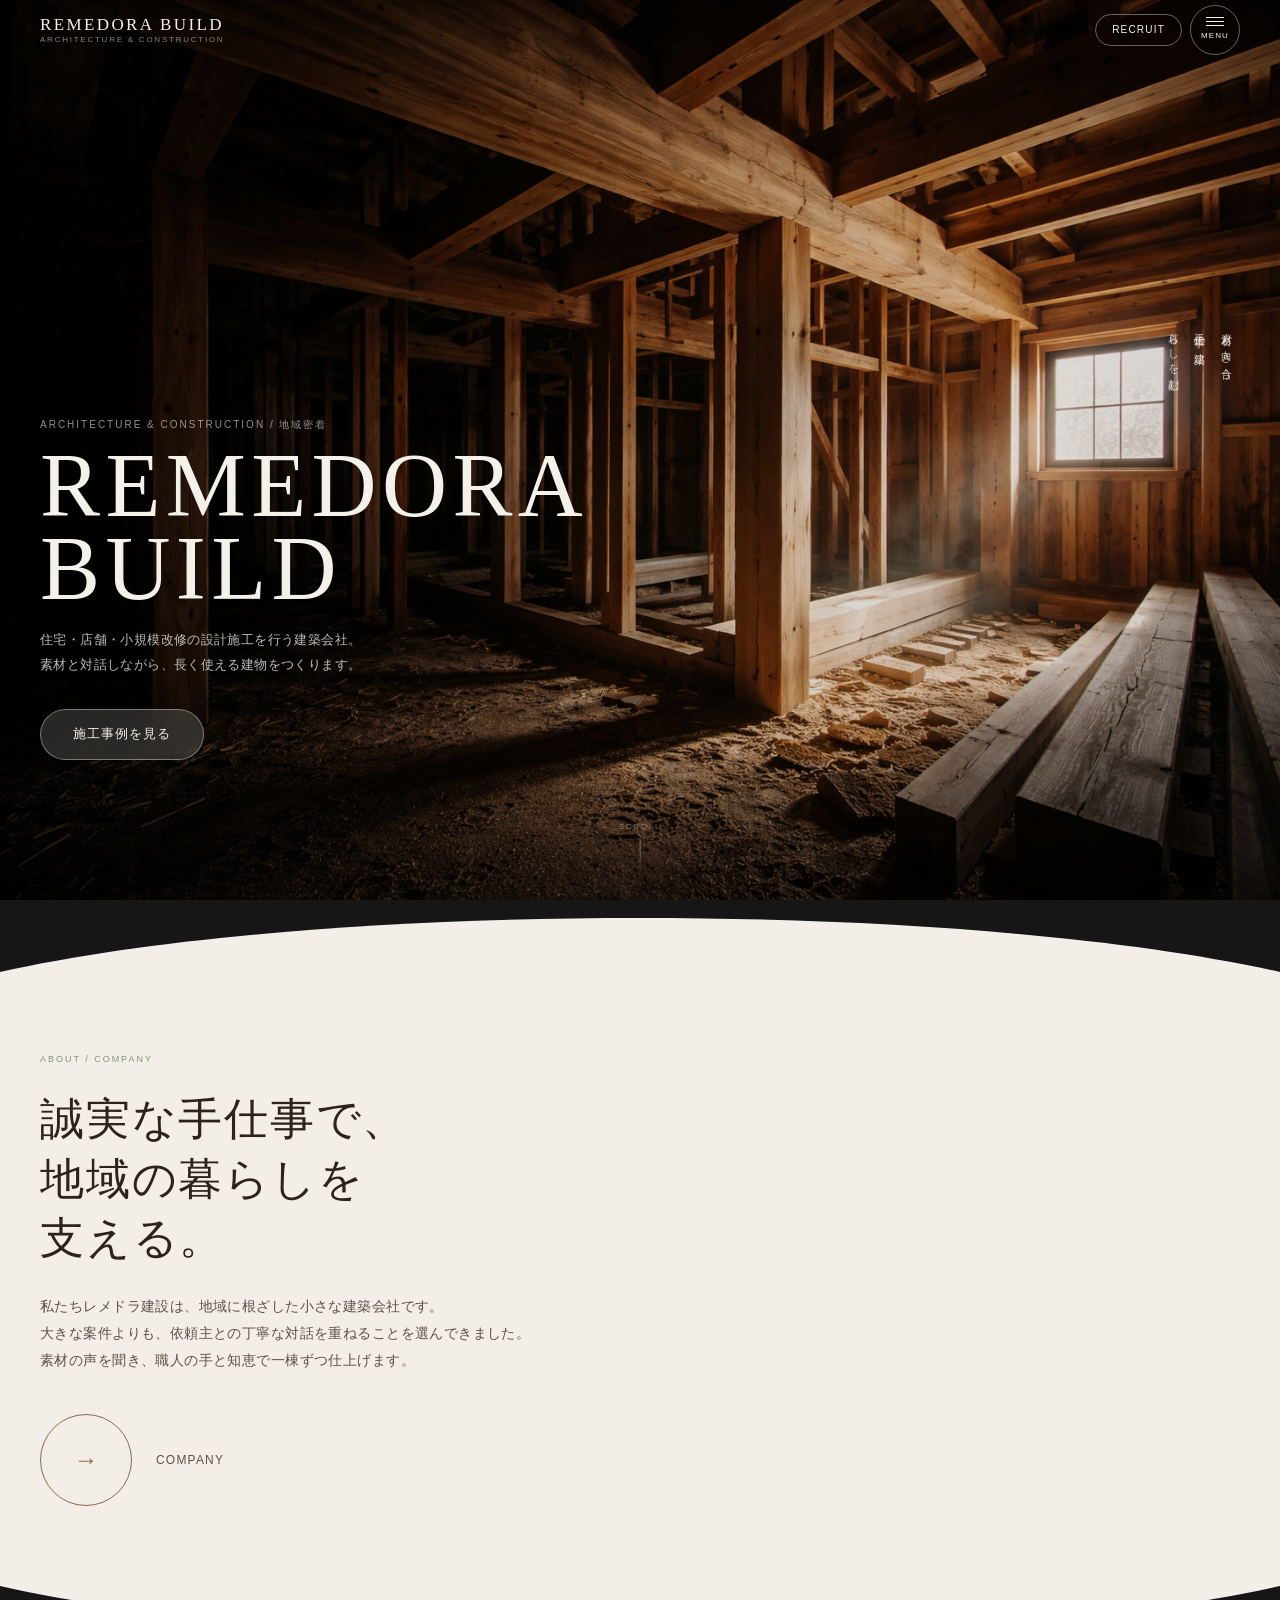
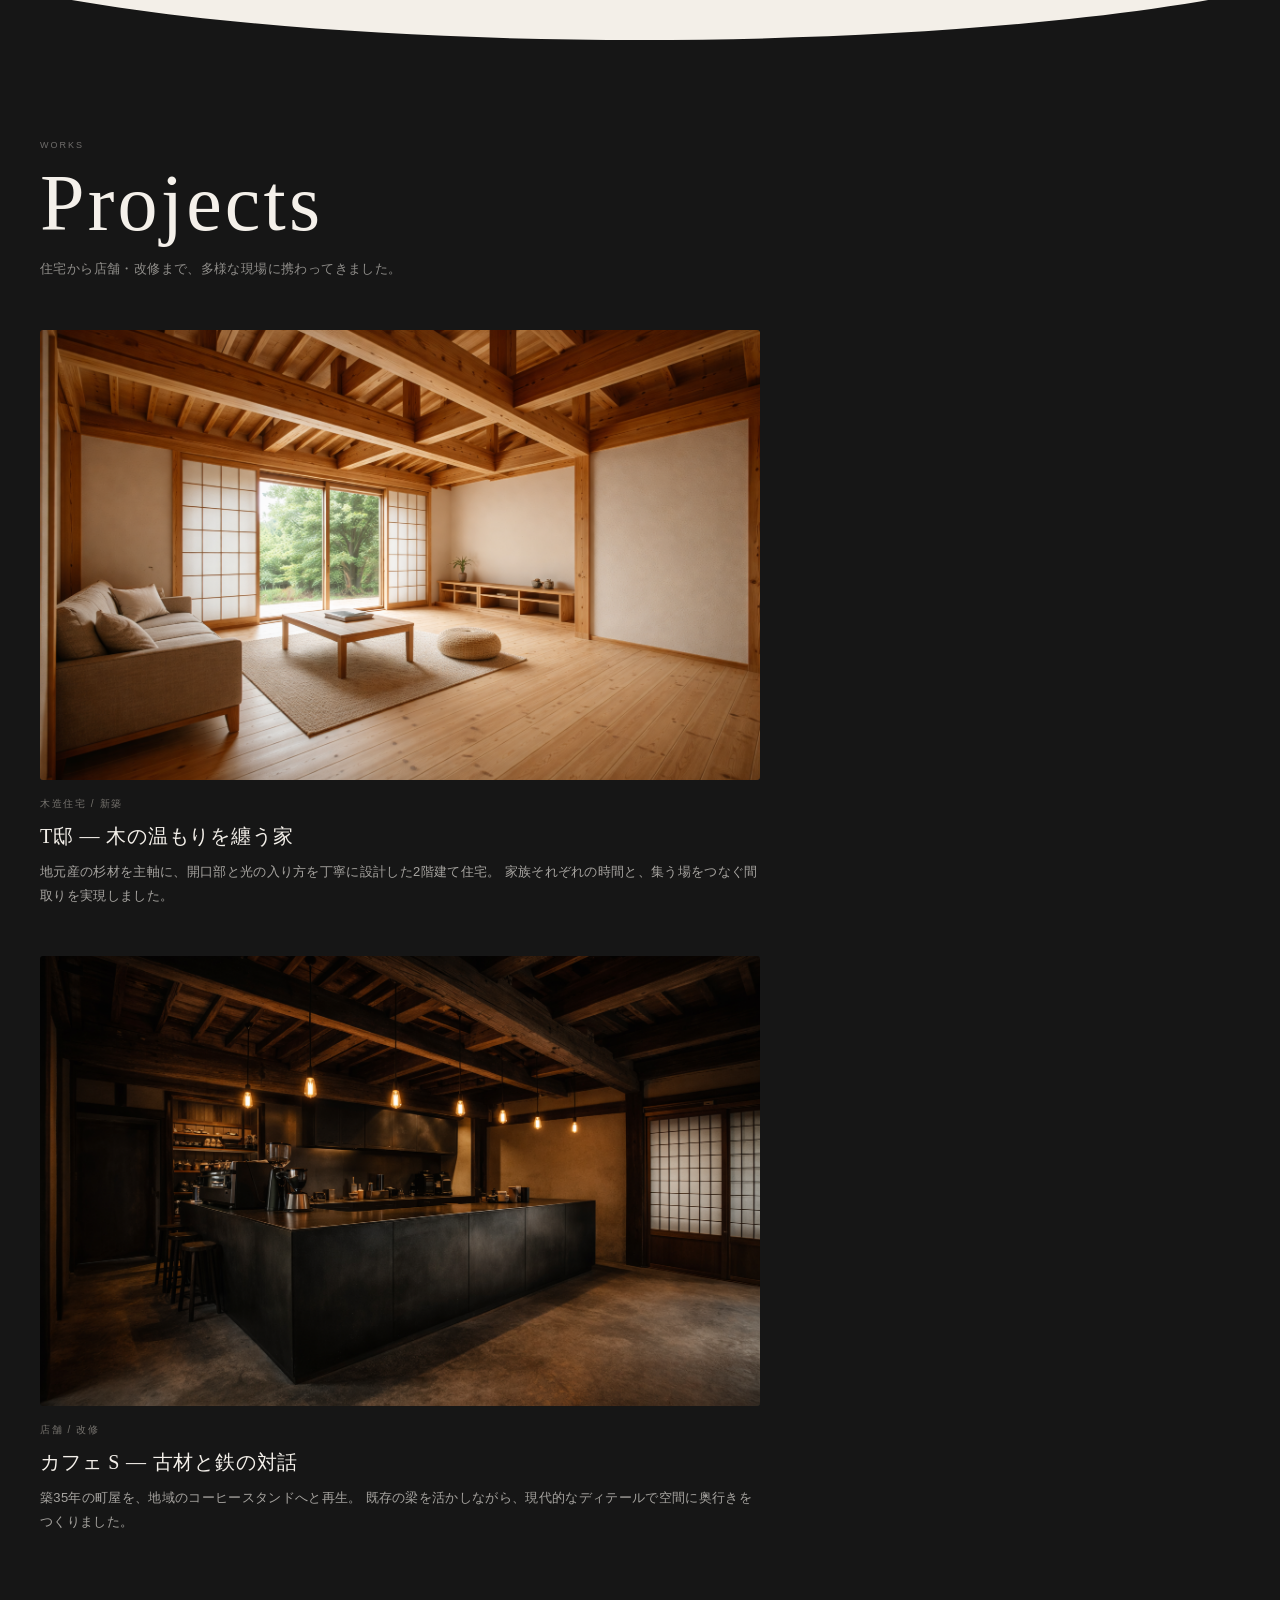
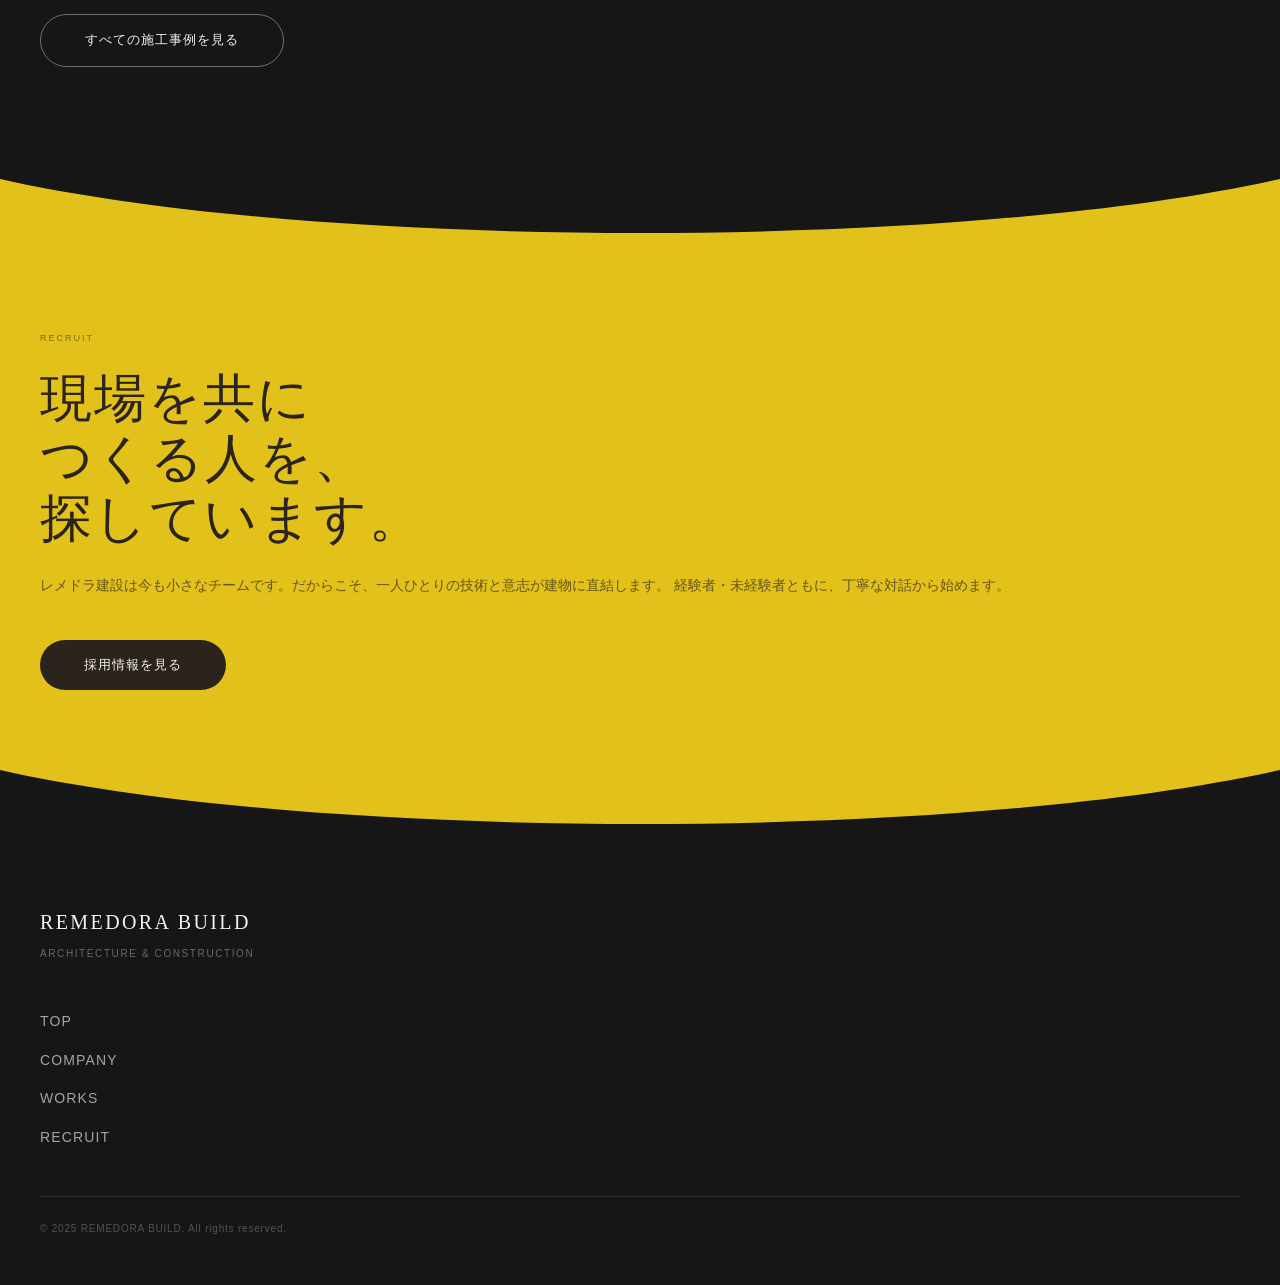
==== index.html @ 1f09dd3c "Add files via upload" ====
<!DOCTYPE html>
<html lang="ja">
<head>
  <meta charset="UTF-8">
  <meta name="viewport" content="width=device-width, initial-scale=1.0">
  <title>REMEDORA BUILD — 建築設計施工</title>
  <meta name="description" content="住宅・店舗・小規模改修の設計施工を行う建築会社。素材と向き合う手仕事で、長く使える建物をつくります。">
  <link rel="stylesheet" href="assets/css/style.css">
</head>
<body>

  <!-- ========================================================
       SITE HEADER (transparent on Hero)
       ======================================================== -->
  <header class="site-header site-header--transparent" role="banner">
    <div class="site-header__inner">
      <a href="index.html" class="site-header__logo" aria-label="REMEDORA BUILD トップ">
        REMEDORA BUILD
        <small>ARCHITECTURE &amp; CONSTRUCTION</small>
      </a>
      <div class="site-header__actions">
        <a href="recruit.html" class="header-recruit-pill" aria-label="採用情報">RECRUIT</a>
        <button class="menu-circle" aria-label="メニューを開く" aria-expanded="false" aria-controls="navOverlay">
          <span class="menu-circle__bars" aria-hidden="true">
            <span class="menu-circle__bar"></span>
            <span class="menu-circle__bar"></span>
            <span class="menu-circle__bar"></span>
          </span>
          <span class="menu-circle__label">MENU</span>
        </button>
      </div>
    </div>
  </header>

  <!-- ========================================================
       NAV OVERLAY
       ======================================================== -->
  <div class="nav-overlay" id="navOverlay" role="dialog" aria-modal="true" aria-label="ナビゲーション">
    <button class="nav-overlay__close" aria-label="メニューを閉じる">&times;</button>
    <div class="nav-overlay__inner">
      <p class="nav-overlay__label">Navigation</p>
      <nav class="nav-overlay__list" aria-label="メインナビゲーション">
        <a href="index.html"   data-page="index.html">TOP</a>
        <a href="company.html" data-page="company.html">COMPANY</a>
        <a href="works.html"   data-page="works.html">WORKS</a>
        <a href="recruit.html" data-page="recruit.html">RECRUIT</a>
      </nav>
    </div>
  </div>

  <main>

    <!-- ======================================================
         HERO
         ====================================================== -->
    <section class="hero" aria-label="ヒーローセクション">

      <!-- Background photo (placeholder) -->
      <div class="hero__bg" aria-hidden="true">
        <img class="hero__bg-img" src="assets/images/hero.jpg" alt="建築現場のイメージ写真">
        <div class="hero__overlay"></div>
      </div>

      <!-- Right side vertical copy -->
      <div class="hero__vcopy" aria-hidden="true">
        <span class="hero__vc-line">素材と向き合う</span>
        <span class="hero__vc-line">手仕事の建築</span>
        <span class="hero__vc-line">暮らしを刻む</span>
      </div>

      <!-- Left-bottom main content -->
      <div class="hero__content">
        <p class="hero__eyebrow">Architecture &amp; Construction / 地域密着</p>
        <h1 class="hero__title">REMEDORA<br>BUILD</h1>
        <p class="hero__lead">住宅・店舗・小規模改修の設計施工を行う建築会社。<br>素材と対話しながら、長く使える建物をつくります。</p>
        <a href="works.html" class="hero__cta pill">施工事例を見る</a>
      </div>

      <!-- Scroll indicator -->
      <div class="hero__scroll" aria-hidden="true">
        <span class="hero__scroll-label">SCROLL</span>
        <span class="hero__scroll-line"></span>
      </div>

    </section>

    <!-- ======================================================
         CURVE: dark → cream
         ====================================================== -->
    <div class="curve-divider" aria-hidden="true">
      <svg viewBox="0 0 390 72" xmlns="http://www.w3.org/2000/svg" preserveAspectRatio="none" height="72">
        <rect x="0" y="0" width="390" height="72" fill="#161616"/>
        <path d="M0,72 C97.5,0 292.5,0 390,72 L390,72 L0,72 Z" fill="#F3EFE8"/>
      </svg>
    </div>

    <!-- ======================================================
         INTRO TEASER — Company
         ====================================================== -->
    <section class="intro-teaser" aria-label="会社紹介">
      <p class="intro-teaser__eyebrow">About / Company</p>
      <h2 class="intro-teaser__title">
        誠実な手仕事で、<br>
        地域の暮らしを<br>
        支える。
      </h2>
      <p class="intro-teaser__text">
        私たちレメドラ建設は、地域に根ざした小さな建築会社です。<br>
        大きな案件よりも、依頼主との丁寧な対話を重ねることを選んできました。<br>
        素材の声を聞き、職人の手と知恵で一棟ずつ仕上げます。
      </p>
      <div class="intro-teaser__row">
        <a href="company.html" class="circle-cta" aria-label="会社情報を見る">→</a>
        <span style="font-size:12px; letter-spacing:.1em; color:var(--c-sand);">COMPANY</span>
      </div>
    </section>

    <!-- ======================================================
         CURVE: cream → dark
         ====================================================== -->
    <div class="curve-divider" aria-hidden="true">
      <svg viewBox="0 0 390 72" xmlns="http://www.w3.org/2000/svg" preserveAspectRatio="none" height="72">
        <rect x="0" y="0" width="390" height="72" fill="#F3EFE8"/>
        <path d="M0,0 C97.5,72 292.5,72 390,0 L390,72 L0,72 Z" fill="#161616"/>
      </svg>
    </div>

    <!-- ======================================================
         WORKS PREVIEW — dark
         ====================================================== -->
    <section class="works-preview" aria-label="施工実績プレビュー">
      <div class="section-hd">
        <p class="section-hd__eyebrow">Works</p>
        <h2 class="section-hd__title">Projects</h2>
        <p class="section-hd__lead" style="color:rgba(244,240,234,.55);">
          住宅から店舗・改修まで、多様な現場に携わってきました。
        </p>
      </div>

      <!-- Card 1 -->
      <article class="project-card">
        <figure class="project-card__fig">
  <img src="assets/images/works-01.jpg" alt="T邸 木造住宅 施工写真">
</figure>
        <p class="project-card__meta">木造住宅 / 新築</p>
        <h3 class="project-card__title">T邸 — 木の温もりを纏う家</h3>
        <p class="project-card__text">
          地元産の杉材を主軸に、開口部と光の入り方を丁寧に設計した2階建て住宅。
          家族それぞれの時間と、集う場をつなぐ間取りを実現しました。
        </p>
      </article>

      <!-- Card 2 -->
      <article class="project-card">
        <figure class="project-card__fig">
          <img src="assets/images/works-02.jpg" alt="カフェ改修 施工写真">
        </figure>
        <p class="project-card__meta">店舗 / 改修</p>
        <h3 class="project-card__title">カフェ S — 古材と鉄の対話</h3>
        <p class="project-card__text">
          築35年の町屋を、地域のコーヒースタンドへと再生。
          既存の梁を活かしながら、現代的なディテールで空間に奥行きをつくりました。
        </p>
      </article>

      <div class="works-preview__cta">
        <a href="works.html" class="pill pill--light">すべての施工事例を見る</a>
      </div>
    </section>

    <!-- ======================================================
         CURVE: dark → mustard
         ====================================================== -->
    <div class="curve-divider" aria-hidden="true">
      <svg viewBox="0 0 390 72" xmlns="http://www.w3.org/2000/svg" preserveAspectRatio="none" height="72">
        <rect x="0" y="0" width="390" height="72" fill="#161616"/>
        <path d="M0,0 C97.5,72 292.5,72 390,0 L390,72 L0,72 Z" fill="#E3C11B"/>
      </svg>
    </div>

    <!-- ======================================================
         RECRUIT TEASER — mustard
         ====================================================== -->
    <section class="recruit-teaser" aria-label="採用情報">
      <p class="recruit-teaser__eyebrow">Recruit</p>
      <h2 class="recruit-teaser__title">
        現場を共に<br>
        つくる人を、<br>
        探しています。
      </h2>
      <p class="recruit-teaser__text">
        レメドラ建設は今も小さなチームです。だからこそ、一人ひとりの技術と意志が建物に直結します。
        経験者・未経験者ともに、丁寧な対話から始めます。
      </p>
      <a href="recruit.html" class="pill pill--mustard-dark">採用情報を見る</a>
    </section>

    <!-- ======================================================
         CURVE: mustard → dark (footer)
         ====================================================== -->
    <div class="curve-divider" aria-hidden="true">
      <svg viewBox="0 0 390 72" xmlns="http://www.w3.org/2000/svg" preserveAspectRatio="none" height="72">
        <rect x="0" y="0" width="390" height="72" fill="#E3C11B"/>
        <path d="M0,0 C97.5,72 292.5,72 390,0 L390,72 L0,72 Z" fill="#161616"/>
      </svg>
    </div>

  </main>

  <!-- ========================================================
       FOOTER
       ======================================================== -->
  <footer class="site-footer" role="contentinfo">
    <p class="site-footer__logo">REMEDORA BUILD</p>
    <p class="site-footer__tagline">ARCHITECTURE &amp; CONSTRUCTION</p>
    <nav class="site-footer__nav" aria-label="フッターナビゲーション">
      <a href="index.html">TOP</a>
      <a href="company.html">COMPANY</a>
      <a href="works.html">WORKS</a>
      <a href="recruit.html">RECRUIT</a>
    </nav>
    <div class="site-footer__rule" aria-hidden="true"></div>
    <p class="site-footer__copy">&copy; 2025 REMEDORA BUILD. All rights reserved.</p>
  </footer>

  <script src="assets/js/main.js"></script>
</body>
</html>
---- assets/css/style.css ----
/* ============================================================
   REMEDORA BUILD — Architecture Demo Site
   assets/css/style.css  |  SP-first, no build tools
   ============================================================ */

/* ---- CSS Variables ----------------------------------------- */
:root {
  --c-cream:   #F3EFE8;
  --c-beige:   #E9DFD1;
  --c-white:   #FAFAF8;
  --c-dark:    #161616;
  --c-char:    #1E1E1E;
  --c-mustard: #E3C11B;
  --c-green:   #7E9473;
  --c-brown:   #8A6B4D;
  --c-blue:    #4B78D6;
  --c-ink:     #2A241D;
  --c-sand:    #5A5248;
  --c-on-dark: #F4F0EA;
  --c-on-mid:  #E8E1D6;

  --font-serif: Georgia, 'Times New Roman', serif;
  --font-sans:  -apple-system, 'Helvetica Neue', Arial, sans-serif;

  --edge:     24px;
  --header-h: 60px;

  --sp-4:  4px;  --sp-8:  8px;  --sp-12: 12px; --sp-16: 16px;
  --sp-24: 24px; --sp-32: 32px; --sp-40: 40px; --sp-48: 48px;
  --sp-64: 64px; --sp-80: 80px; --sp-96: 96px;
}

/* ---- Reset -------------------------------------------------- */
*, *::before, *::after { box-sizing: border-box; margin: 0; padding: 0; }
html   { font-size: 16px; scroll-behavior: smooth; -webkit-text-size-adjust: 100%; overflow-x: hidden; }
body   { font-family: var(--font-sans); background: var(--c-cream); color: var(--c-ink);
         line-height: 1.6; overflow-x: hidden; }
img    { display: block; max-width: 100%; height: auto; }
a      { text-decoration: none; color: inherit; }
button { border: none; background: none; cursor: pointer; font: inherit; }
ul, ol { list-style: none; }

/* ---- Placeholder Image Blocks ------------------------------- */
/* These divs stand in for real photos until images are supplied  */
.ph {
  display: block;
  width: 100%;
  height: 100%;
}
.ph--hero {
  background: radial-gradient(ellipse at 68% 28%, rgba(90,78,64,.7) 0%, transparent 55%),
              linear-gradient(160deg, #3e3a34 0%, #1c1a17 60%, #2e2b25 100%);
}
.ph--company {
  background: radial-gradient(ellipse at 40% 50%, rgba(200,170,130,.6) 0%, transparent 60%),
              linear-gradient(135deg, #c8aa86 0%, #9c7a58 50%, #78583a 100%);
}
.ph--w1 { background: linear-gradient(148deg, #4a4540 0%, #28231f 100%); }
.ph--w2 { background: linear-gradient(148deg, #3a4240 0%, #1c2220 100%); }
.ph--w3 { background: linear-gradient(148deg, #443c32 0%, #221e18 100%); }
.ph--w4 { background: linear-gradient(148deg, #3c3846 0%, #1c1a22 100%); }
.ph--w5 { background: linear-gradient(148deg, #424038 0%, #201e18 100%); }

/* ============================================================
   SITE HEADER
   ============================================================ */
.site-header {
  position: fixed;
  top: 0; left: 0; right: 0;
  height: var(--header-h);
  z-index: 100;
  transition: background .35s ease, backdrop-filter .35s ease;
}
.site-header--solid { background: var(--c-dark); }
.site-header--scrolled {
  background: rgba(22,22,22,.92);
  backdrop-filter: blur(12px);
  -webkit-backdrop-filter: blur(12px);
}

.site-header__inner {
  display: flex;
  align-items: center;
  justify-content: space-between;
  height: 100%;
  padding: 0 var(--edge);
}

/* Logo */
.site-header__logo {
  font-family: var(--font-serif);
  font-size: 17px;
  font-weight: 300;
  letter-spacing: .14em;
  color: var(--c-on-dark);
  line-height: 1;
  display: flex;
  flex-direction: column;
  gap: 3px;
}
.site-header__logo small {
  font-size: 8px;
  letter-spacing: .22em;
  opacity: .55;
  font-family: var(--font-sans);
}

/* Header actions */
.site-header__actions { display: flex; align-items: center; gap: var(--sp-8); }

/* Pill — Recruit shortcut */
.header-recruit-pill {
  display: inline-flex;
  align-items: center;
  justify-content: center;
  padding: 7px 16px;
  border-radius: 999px;
  border: 1px solid rgba(244,240,234,.4);
  color: var(--c-on-dark);
  font-size: 10px;
  letter-spacing: .12em;
  transition: background .2s;
}
.header-recruit-pill:hover { background: rgba(255,255,255,.1); }

/* MENU circle button */
.menu-circle {
  width: 50px;
  height: 50px;
  border-radius: 50%;
  border: 1px solid rgba(244,240,234,.4);
  color: var(--c-on-dark);
  display: flex;
  flex-direction: column;
  align-items: center;
  justify-content: center;
  gap: 4px;
  transition: background .2s;
}
.menu-circle:hover { background: rgba(255,255,255,.1); }
.menu-circle__label { font-size: 8px; letter-spacing: .14em; }
.menu-circle__bars  { display: flex; flex-direction: column; gap: 3px; }
.menu-circle__bar   { display: block; width: 18px; height: 1px; background: var(--c-on-dark); }

/* ============================================================
   NAV OVERLAY
   ============================================================ */
.nav-overlay {
  position: fixed;
  inset: 0;
  background: var(--c-dark);
  z-index: 200;
  display: flex;
  flex-direction: column;
  align-items: center;
  justify-content: center;
  opacity: 0;
  pointer-events: none;
  transition: opacity .4s ease;
}
.nav-overlay.is-open { opacity: 1; pointer-events: all; }

.nav-overlay__close {
  position: absolute;
  top: 18px; right: var(--edge);
  width: 50px; height: 50px;
  border-radius: 50%;
  border: 1px solid rgba(244,240,234,.35);
  color: var(--c-on-dark);
  font-size: 20px;
  display: flex;
  align-items: center;
  justify-content: center;
  transition: background .2s;
}
.nav-overlay__close:hover { background: rgba(255,255,255,.08); }

.nav-overlay__inner {
  display: flex;
  flex-direction: column;
  align-items: center;
  gap: var(--sp-40);
}
.nav-overlay__label {
  font-size: 9px;
  letter-spacing: .22em;
  color: rgba(244,240,234,.35);
  text-transform: uppercase;
  margin-bottom: var(--sp-8);
}
.nav-overlay__list {
  display: flex;
  flex-direction: column;
  align-items: center;
  gap: var(--sp-32);
}
.nav-overlay__list a {
  font-family: var(--font-serif);
  font-size: 36px;
  font-weight: 300;
  letter-spacing: .1em;
  color: var(--c-on-dark);
  transition: opacity .2s;
}
.nav-overlay__list a:hover { opacity: .5; }
.nav-overlay__list a.is-current { opacity: .38; pointer-events: none; }

/* ============================================================
   HERO — TOP PAGE
   ============================================================ */
.hero {
  position: relative;
  height: 100svh;
  min-height: 600px;
  overflow: hidden;
}

/* Background */
.hero__bg {
  position: absolute;
  inset: 0;
  z-index: 1;
}
.hero__bg-img {
  width: 100%;
  height: 100%;
  object-fit: cover;
  object-position: 62% center;
}
.hero__overlay {
  position: absolute;
  inset: 0;
  background: linear-gradient(to bottom,
    rgba(0,0,0,.04) 0%,
    rgba(0,0,0,.18) 100%);
}

/* Vertical copy — right side */
.hero__vcopy {
  position: absolute;
  right: 32px;
  top: 36%;
  display: flex;
  flex-direction: row-reverse;
  gap: var(--sp-8);
  z-index: 6;
}
.hero__vc-line {
  writing-mode: vertical-rl;
  text-orientation: mixed;
  font-size: 11px;
  letter-spacing: .16em;
  color: rgba(244,240,234,.78);
  white-space: nowrap;
  line-height: 1.7;
}

/* Main content — left bottom */
.hero__content {
  position: absolute;
  left: var(--edge);
  bottom: clamp(80px, 20svh, 140px);
  width: clamp(280px, 88vw, 440px);
  z-index: 5;
}
.hero__eyebrow {
  font-size: 10px;
  letter-spacing: .2em;
  text-transform: uppercase;
  color: rgba(244,240,234,.6);
  margin-bottom: var(--sp-12);
}
.hero__title {
  font-family: var(--font-serif);
  font-size: clamp(50px, 14vw, 90px);
  font-weight: 300;
  line-height: .92;
  letter-spacing: .06em;
  color: var(--c-on-dark);
  margin-bottom: var(--sp-16);
}
.hero__lead {
  font-size: 13px;
  line-height: 1.95;
  letter-spacing: .03em;
  color: rgba(244,240,234,.78);
  margin-bottom: var(--sp-32);
  max-width: 72vw;
}
.hero__cta {
  display: inline-flex;
  align-items: center;
  justify-content: center;
  padding: 14px 32px;
  border-radius: 999px;
  background: rgba(243,239,232,.16);
  border: 1px solid rgba(244,240,234,.4);
  color: var(--c-on-dark);
  font-size: 13px;
  letter-spacing: .08em;
  backdrop-filter: blur(12px);
  -webkit-backdrop-filter: blur(12px);
  transition: background .2s;
}
.hero__cta:hover { background: rgba(243,239,232,.28); }

/* Scroll indicator */
.hero__scroll {
  position: absolute;
  bottom: 24px;
  left: 50%;
  transform: translateX(-50%);
  z-index: 5;
  display: flex;
  flex-direction: column;
  align-items: center;
  gap: 6px;
}
.hero__scroll-label { font-size: 8px; letter-spacing: .22em; color: rgba(244,240,234,.4); }
.hero__scroll-line  {
  width: 1px; height: 36px;
  background: linear-gradient(to bottom, rgba(244,240,234,.4), transparent);
  animation: scrollPulse 2s ease-in-out infinite;
}
@keyframes scrollPulse {
  0%,100% { opacity: .4; } 50% { opacity: 1; }
}

/* ============================================================
   CURVE DIVIDER
   ============================================================ */
.curve-divider { line-height: 0; overflow: hidden; }
.curve-divider svg { display: block; width: 100%; }

/* ============================================================
   SECTION HEADING (shared)
   ============================================================ */
.section-hd {
  padding: var(--sp-80) var(--edge) var(--sp-48);
}
.section-hd__eyebrow {
  font-size: 9px;
  letter-spacing: .22em;
  text-transform: uppercase;
  margin-bottom: var(--sp-12);
}
.section-hd__title {
  font-family: var(--font-serif);
  font-size: clamp(48px, 13vw, 72px);
  font-weight: 300;
  line-height: .95;
  letter-spacing: .04em;
}
.section-hd__lead {
  font-size: 13px;
  line-height: 1.9;
  letter-spacing: .03em;
  margin-top: var(--sp-16);
  max-width: 80vw;
}

/* ============================================================
   PILL CTA  /  CIRCLE CTA
   ============================================================ */
.pill {
  display: inline-flex;
  align-items: center;
  justify-content: center;
  border-radius: 999px;
  transition: opacity .2s, background .2s;
}
.pill:hover { opacity: .72; }

.pill--dark {
  padding: 15px 44px;
  background: var(--c-ink);
  color: var(--c-on-dark);
  font-size: 13px;
  letter-spacing: .08em;
}
.pill--light {
  padding: 15px 44px;
  background: transparent;
  border: 1px solid rgba(244,240,234,.4);
  color: var(--c-on-dark);
  font-size: 13px;
  letter-spacing: .08em;
}
.pill--brown {
  padding: 15px 44px;
  background: var(--c-brown);
  color: var(--c-on-dark);
  font-size: 13px;
  letter-spacing: .08em;
}

.circle-cta {
  display: inline-flex;
  align-items: center;
  justify-content: center;
  width: 92px;
  height: 92px;
  border-radius: 50%;
  border: 1px solid var(--c-brown);
  color: var(--c-brown);
  font-size: 24px;
  transition: background .2s, color .2s;
}
.circle-cta:hover { background: var(--c-brown); color: var(--c-on-dark); }

/* ============================================================
   PROJECT CARD (Works)
   ============================================================ */
.project-card {
  margin: 0 var(--edge) var(--sp-48);
}
.project-card__fig {
  width: 100%;
  aspect-ratio: 16 / 10;
  overflow: hidden;
  border-radius: 3px;
  margin-bottom: var(--sp-16);
}
.project-card__fig .ph { width: 100%; height: 100%; }
.project-card__meta {
  font-size: 10px;
  letter-spacing: .16em;
  text-transform: uppercase;
  opacity: .45;
  margin-bottom: var(--sp-8);
}
.project-card__title {
  font-family: var(--font-serif);
  font-size: 20px;
  font-weight: 300;
  letter-spacing: .04em;
  margin-bottom: var(--sp-8);
}
.project-card__text {
  font-size: 13px;
  line-height: 1.85;
  letter-spacing: .025em;
  opacity: .65;
}

/* ============================================================
   TOP — INTRO TEASER (cream bg)
   ============================================================ */
.intro-teaser {
  background: var(--c-cream);
  padding: var(--sp-80) var(--edge);
}
.intro-teaser__eyebrow {
  font-size: 9px;
  letter-spacing: .22em;
  text-transform: uppercase;
  color: var(--c-green);
  margin-bottom: var(--sp-24);
}
.intro-teaser__title {
  font-family: var(--font-serif);
  font-size: clamp(30px, 8vw, 44px);
  font-weight: 300;
  line-height: 1.35;
  letter-spacing: .04em;
  color: var(--c-ink);
  margin-bottom: var(--sp-24);
}
.intro-teaser__text {
  font-size: 14px;
  line-height: 1.95;
  letter-spacing: .03em;
  color: var(--c-sand);
  margin-bottom: var(--sp-40);
  max-width: 82vw;
}
/* fix missing variable */
.intro-teaser__title + .intro-teaser__text { margin-top: var(--sp-24); }
.intro-teaser__row {
  display: flex;
  align-items: center;
  gap: var(--sp-24);
}

/* ============================================================
   TOP — WORKS PREVIEW (dark)
   ============================================================ */
.works-preview {
  background: var(--c-dark);
  padding-bottom: var(--sp-48);
}
.works-preview .section-hd__eyebrow { color: rgba(244,240,234,.4); }
.works-preview .section-hd__title   { color: var(--c-on-dark); }
.works-preview .project-card__meta  { color: var(--c-on-mid); }
.works-preview .project-card__title { color: var(--c-on-dark); }
.works-preview .project-card__text  { color: var(--c-on-dark); }
.works-preview__cta {
  padding: var(--sp-32) var(--edge) var(--sp-64);
  display: flex;
  justify-content: center;
}

/* ============================================================
   TOP — RECRUIT TEASER (mustard)
   ============================================================ */
.recruit-teaser {
  background: var(--c-mustard);
  padding: var(--sp-80) var(--edge);
}
.recruit-teaser__eyebrow {
  font-size: 9px;
  letter-spacing: .22em;
  text-transform: uppercase;
  color: rgba(42,36,29,.55);
  margin-bottom: var(--sp-24);
}
.recruit-teaser__title {
  font-family: var(--font-serif);
  font-size: clamp(34px, 9vw, 52px);
  font-weight: 300;
  line-height: 1.15;
  letter-spacing: .04em;
  color: var(--c-ink);
  margin-bottom: var(--sp-24);
}
.recruit-teaser__text {
  font-size: 14px;
  line-height: 1.95;
  color: rgba(42,36,29,.68);
  margin-bottom: var(--sp-40);
  max-width: 80vw;
}
.pill--mustard-dark {
  padding: 15px 44px;
  background: var(--c-ink);
  color: var(--c-on-dark);
  font-size: 13px;
  letter-spacing: .08em;
}

/* ============================================================
   COMPANY PAGE
   ============================================================ */
.company-page { background: var(--c-cream); padding-top: var(--header-h); }

/* Hero photo */
.company-photo {
  position: relative;
  width: 100%;
  aspect-ratio: 4 / 3;
  overflow: hidden;
}
.company-photo .ph { position: absolute; inset: 0; }
.company-photo__overlay {
  position: absolute; inset: 0;
  background: rgba(180,140,96,.1);
}

/* White panel — vertical heading + CTA */
.company-panel {
  background: var(--c-white);
  padding: var(--sp-64) var(--edge);
}
.company-panel__eyebrow {
  font-size: 9px;
  letter-spacing: .22em;
  text-transform: uppercase;
  color: var(--c-green);
  margin-bottom: var(--sp-32);
}
.company-panel__row {
  display: flex;
  align-items: flex-end;
  justify-content: center;
  gap: var(--sp-16);
}
.company-vert-title {
  writing-mode: vertical-rl;
  text-orientation: mixed;
  font-family: var(--font-serif);
  font-size: clamp(32px, 9vw, 52px);
  font-weight: 300;
  line-height: 1.55;
  letter-spacing: .08em;
  color: var(--c-ink);
}

/* Body */
.company-body {
  background: var(--c-cream);
  padding: var(--sp-64) var(--edge) var(--sp-80);
}
.company-body__title {
  font-family: var(--font-serif);
  font-size: clamp(24px, 6vw, 36px);
  font-weight: 300;
  line-height: 1.4;
  letter-spacing: .04em;
  color: var(--c-ink);
  margin-bottom: var(--sp-24);
}
.company-body__text {
  font-size: 14px;
  line-height: 1.95;
  letter-spacing: .03em;
  color: var(--c-sand);
  margin-bottom: var(--sp-40);
}

/* Values */
.company-values {
  background: var(--c-beige);
  padding: var(--sp-64) var(--edge) var(--sp-80);
}
.company-values__eyebrow {
  font-size: 9px;
  letter-spacing: .22em;
  text-transform: uppercase;
  color: var(--c-brown);
  margin-bottom: var(--sp-40);
}
.value-item {
  padding: var(--sp-32) 0;
  border-top: 1px solid rgba(42,36,29,.12);
}
.value-item:last-child { border-bottom: 1px solid rgba(42,36,29,.12); }
.value-item__num {
  font-size: 10px;
  letter-spacing: .22em;
  color: var(--c-brown);
  margin-bottom: var(--sp-8);
}
.value-item__title {
  font-family: var(--font-serif);
  font-size: 22px;
  font-weight: 300;
  letter-spacing: .04em;
  color: var(--c-ink);
  margin-bottom: var(--sp-12);
}
.value-item__text {
  font-size: 13px;
  line-height: 1.9;
  color: var(--c-sand);
}

/* ============================================================
   WORKS PAGE
   ============================================================ */
.works-page {
  background: var(--c-dark);
  min-height: 100vh;
  padding-top: var(--header-h);
}
.works-page .section-hd        { padding-top: var(--sp-64); }
.works-page .section-hd__eyebrow { color: rgba(244,240,234,.4); }
.works-page .section-hd__title   { color: var(--c-on-dark); }
.works-page .section-hd__lead    { color: rgba(244,240,234,.55); }
.works-page .project-card__meta  { color: var(--c-on-mid); }
.works-page .project-card__title { color: var(--c-on-dark); }
.works-page .project-card__text  { color: var(--c-on-dark); }
.works-page .project-card        { margin-bottom: var(--sp-64); }
.works-cta-wrap {
  padding: var(--sp-32) var(--edge) var(--sp-96);
  display: flex;
  justify-content: center;
}

/* ============================================================
   RECRUIT PAGE
   ============================================================ */
.recruit-page { background: var(--c-mustard); }

.recruit-hero {
  background: var(--c-mustard);
  padding: calc(var(--header-h) + var(--sp-64)) var(--edge) var(--sp-80);
  position: relative;
}
.recruit-hero__copy-wrap {
  position: relative;
  display: flex;
  flex-direction: column;
  align-items: center;
  margin-bottom: var(--sp-48);
}
.recruit-line {
  display: block;
  font-family: var(--font-serif);
  font-size: clamp(52px, 14vw, 80px);
  font-weight: 300;
  line-height: .88;
  letter-spacing: .02em;
  color: var(--c-ink);
  text-align: center;
}

/* Recruit sub-copy */
.recruit-eyebrow {
  font-size: 9px;
  letter-spacing: .22em;
  text-transform: uppercase;
  color: rgba(42,36,29,.55);
  text-align: center;
  margin-bottom: var(--sp-16);
}
.recruit-hero__text {
  font-size: 14px;
  line-height: 1.95;
  color: rgba(42,36,29,.7);
  text-align: center;
  max-width: 80vw;
  margin: 0 auto var(--sp-40);
}

/* White body panel */
.recruit-body {
  position: relative;
  background: var(--c-white);
  padding: var(--sp-80) var(--edge) var(--sp-80);
}
/* Curve top edge */
.recruit-body::before {
  content: '';
  position: absolute;
  top: -48px;
  left: -8%;
  width: 116%;
  height: 96px;
  border-radius: 50%;
  background: var(--c-white);
}

.recruit-body > * { position: relative; }

.recruit-body__eyebrow {
  font-size: 9px;
  letter-spacing: .22em;
  text-transform: uppercase;
  color: var(--c-green);
  margin-bottom: var(--sp-16);
}
.recruit-body__title {
  font-family: var(--font-serif);
  font-size: clamp(26px, 7vw, 38px);
  font-weight: 300;
  line-height: 1.4;
  letter-spacing: .04em;
  color: var(--c-ink);
  margin-bottom: var(--sp-24);
}
.recruit-body__text {
  font-size: 14px;
  line-height: 1.95;
  letter-spacing: .03em;
  color: var(--c-sand);
  margin-bottom: var(--sp-40);
}

/* Positions list */
.recruit-positions {
  background: var(--c-beige);
  padding: var(--sp-64) var(--edge) var(--sp-80);
}
.recruit-positions__eyebrow {
  font-size: 9px;
  letter-spacing: .22em;
  text-transform: uppercase;
  color: var(--c-brown);
  margin-bottom: var(--sp-40);
}
.position-item {
  padding: var(--sp-24) 0;
  border-top: 1px solid rgba(42,36,29,.12);
  display: flex;
  align-items: center;
  justify-content: space-between;
  gap: var(--sp-16);
}
.position-item:last-child { border-bottom: 1px solid rgba(42,36,29,.12); }
.position-item__label {
  font-family: var(--font-serif);
  font-size: 18px;
  font-weight: 300;
  letter-spacing: .04em;
  color: var(--c-ink);
}
.position-item__tag {
  font-size: 10px;
  letter-spacing: .1em;
  color: var(--c-brown);
  border: 1px solid var(--c-brown);
  padding: 4px 12px;
  border-radius: 999px;
  white-space: nowrap;
  flex-shrink: 0;
}

/* ============================================================
   PAGE HERO — INNER PAGES  (company / works / recruit upper bg)
   ============================================================ */
.page-banner {
  position: relative;
  padding-top: calc(var(--header-h) + var(--sp-80));
  padding-bottom: var(--sp-48);
  padding-left: var(--edge);
  padding-right: var(--edge);
}

/* ============================================================
   SITE FOOTER
   ============================================================ */
.site-footer {
  background: var(--c-dark);
  padding: var(--sp-64) var(--edge) var(--sp-48);
}
.site-footer__logo {
  font-family: var(--font-serif);
  font-size: 20px;
  font-weight: 300;
  letter-spacing: .12em;
  color: var(--c-on-dark);
  margin-bottom: var(--sp-8);
}
.site-footer__tagline {
  font-size: 10px;
  letter-spacing: .16em;
  color: rgba(244,240,234,.38);
  margin-bottom: var(--sp-48);
}
.site-footer__nav {
  display: flex;
  flex-direction: column;
  gap: var(--sp-16);
  margin-bottom: var(--sp-48);
}
.site-footer__nav a {
  font-size: 14px;
  letter-spacing: .08em;
  color: rgba(244,240,234,.65);
  transition: color .2s;
}
.site-footer__nav a:hover { color: var(--c-on-dark); }
.site-footer__rule {
  width: 100%;
  height: 1px;
  background: rgba(244,240,234,.1);
  margin-bottom: var(--sp-24);
}
.site-footer__copy {
  font-size: 10px;
  letter-spacing: .08em;
  color: rgba(244,240,234,.28);
}

/* ============================================================
   UTILITY
   ============================================================ */
.visually-hidden {
  position: absolute; width: 1px; height: 1px;
  overflow: hidden; clip: rect(0,0,0,0); white-space: nowrap;
}
.text-center { text-align: center; }
.flex-center  { display: flex; justify-content: center; }

/* ============================================================
   REAL IMAGE OVERRIDES (画像差し替え後に有効化)
   ============================================================ */

/* Hero背景 img */
.hero__bg-img {
  width: 100%;
  height: 100%;
  object-fit: cover;
  object-position: 62% center;
  display: block;
}

/* Company 上部写真 img */
.company-photo img {
  position: absolute;
  inset: 0;
  width: 100%;
  height: 100%;
  object-fit: cover;
  object-position: 50% 40%;
  display: block;
}

/* Works カード img */
.project-card__fig img {
  width: 100%;
  height: 100%;
  object-fit: cover;
  display: block;
}



/* ============================================================
   RESPONSIVE — tablet and above
   ============================================================ */
@media (min-width: 640px) {
  :root { --edge: 40px; }

  .hero__vcopy       { right: 44px; }
  .company-photo     { aspect-ratio: 16 / 9; }
  .recruit-badge     { right: 40px; width: 100px; height: 100px; }
  .recruit-badge__num { font-size: 30px; }
  .recruit-badge__sub { font-size: 9px; }

  .section-hd__title { font-size: 80px; }
  .works-preview__cta, .works-cta-wrap { justify-content: flex-start; padding-left: var(--edge); }
}

@media (min-width: 960px) {
  .project-card { max-width: 720px; }
  .intro-teaser  { max-width: 760px; }
}
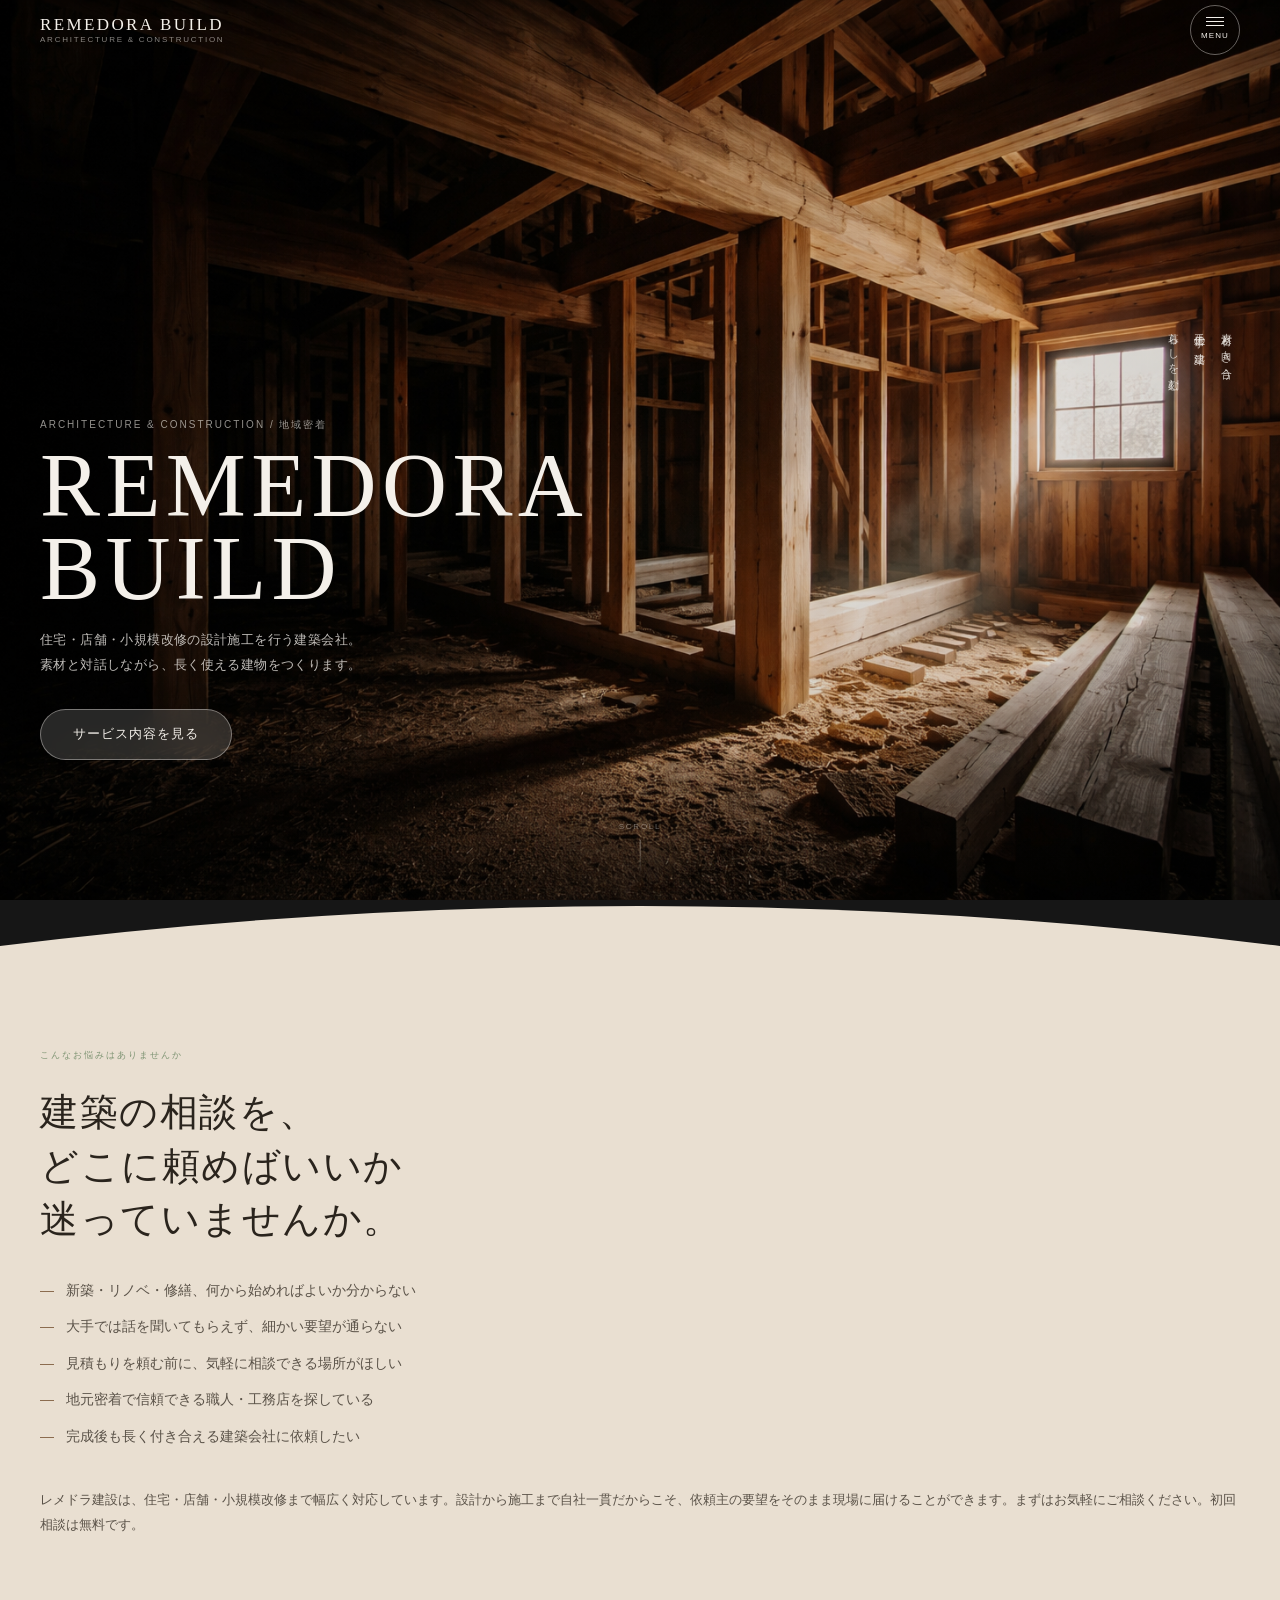
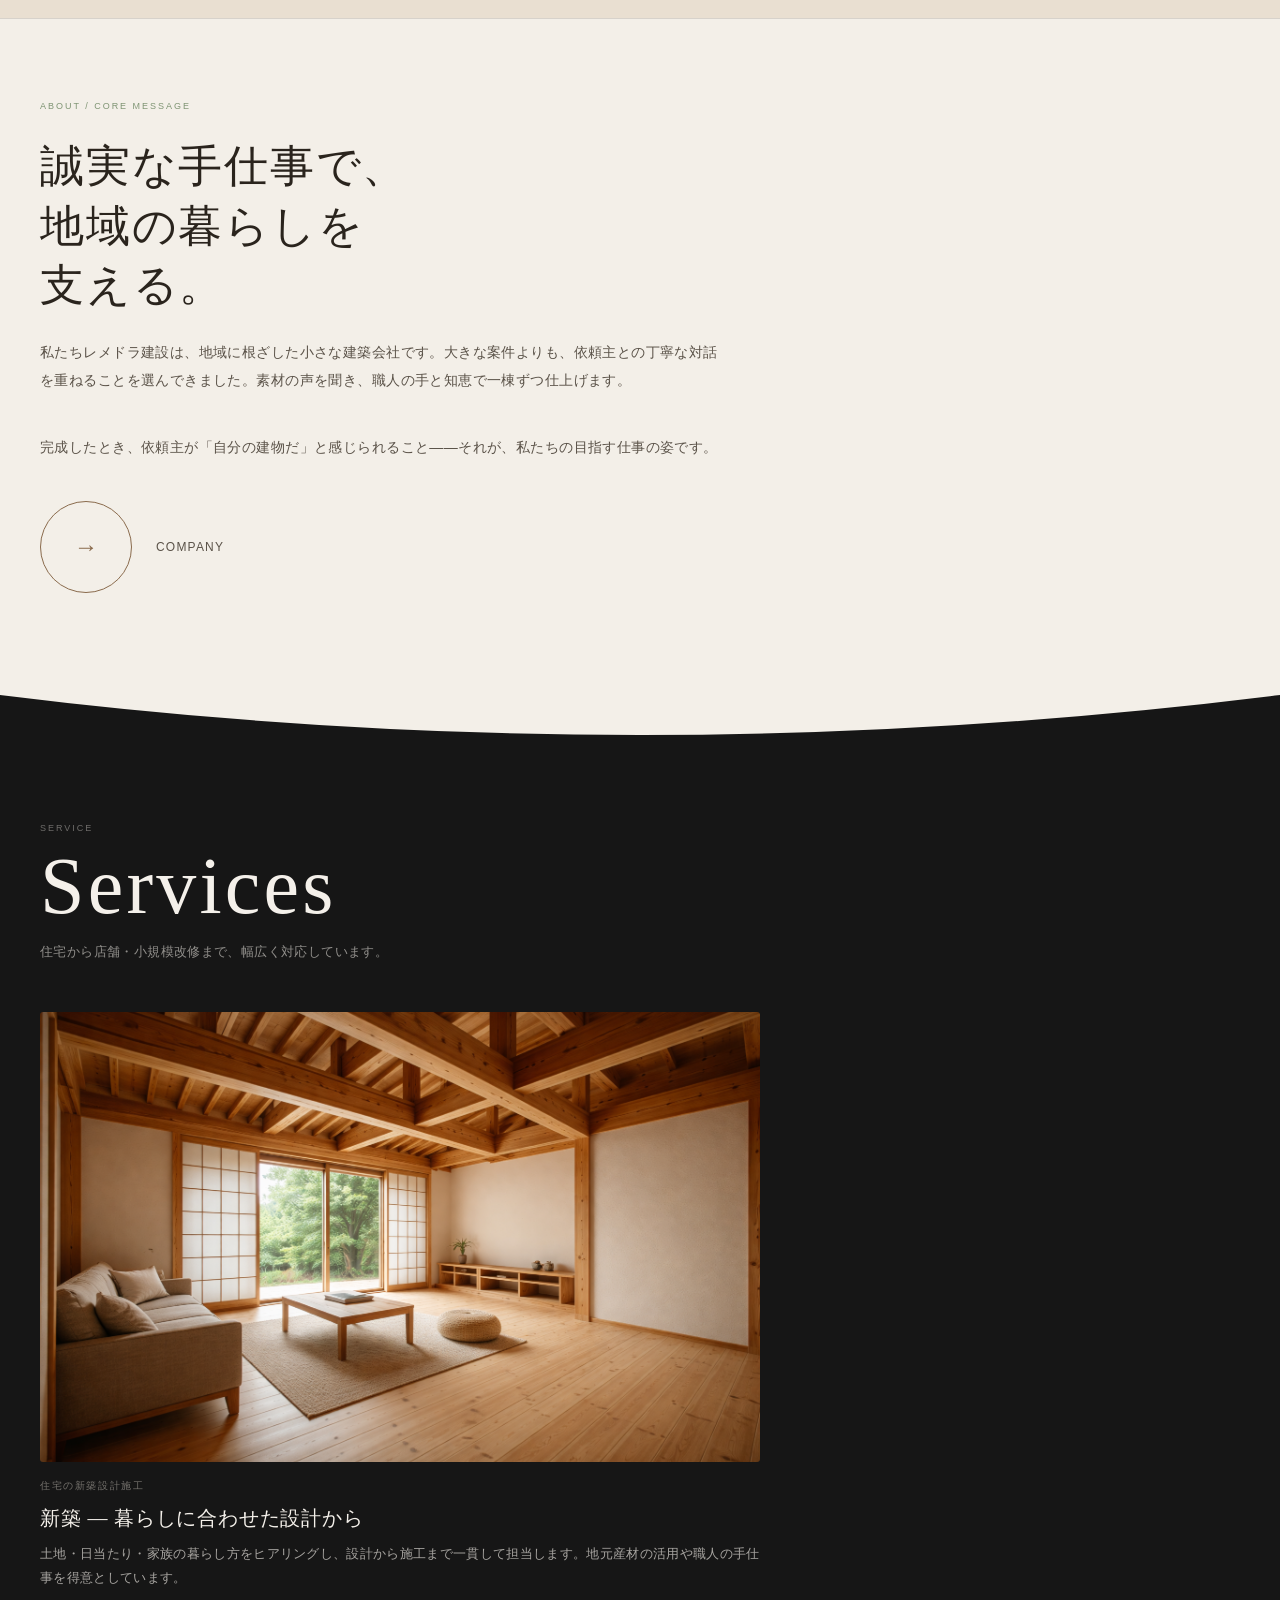
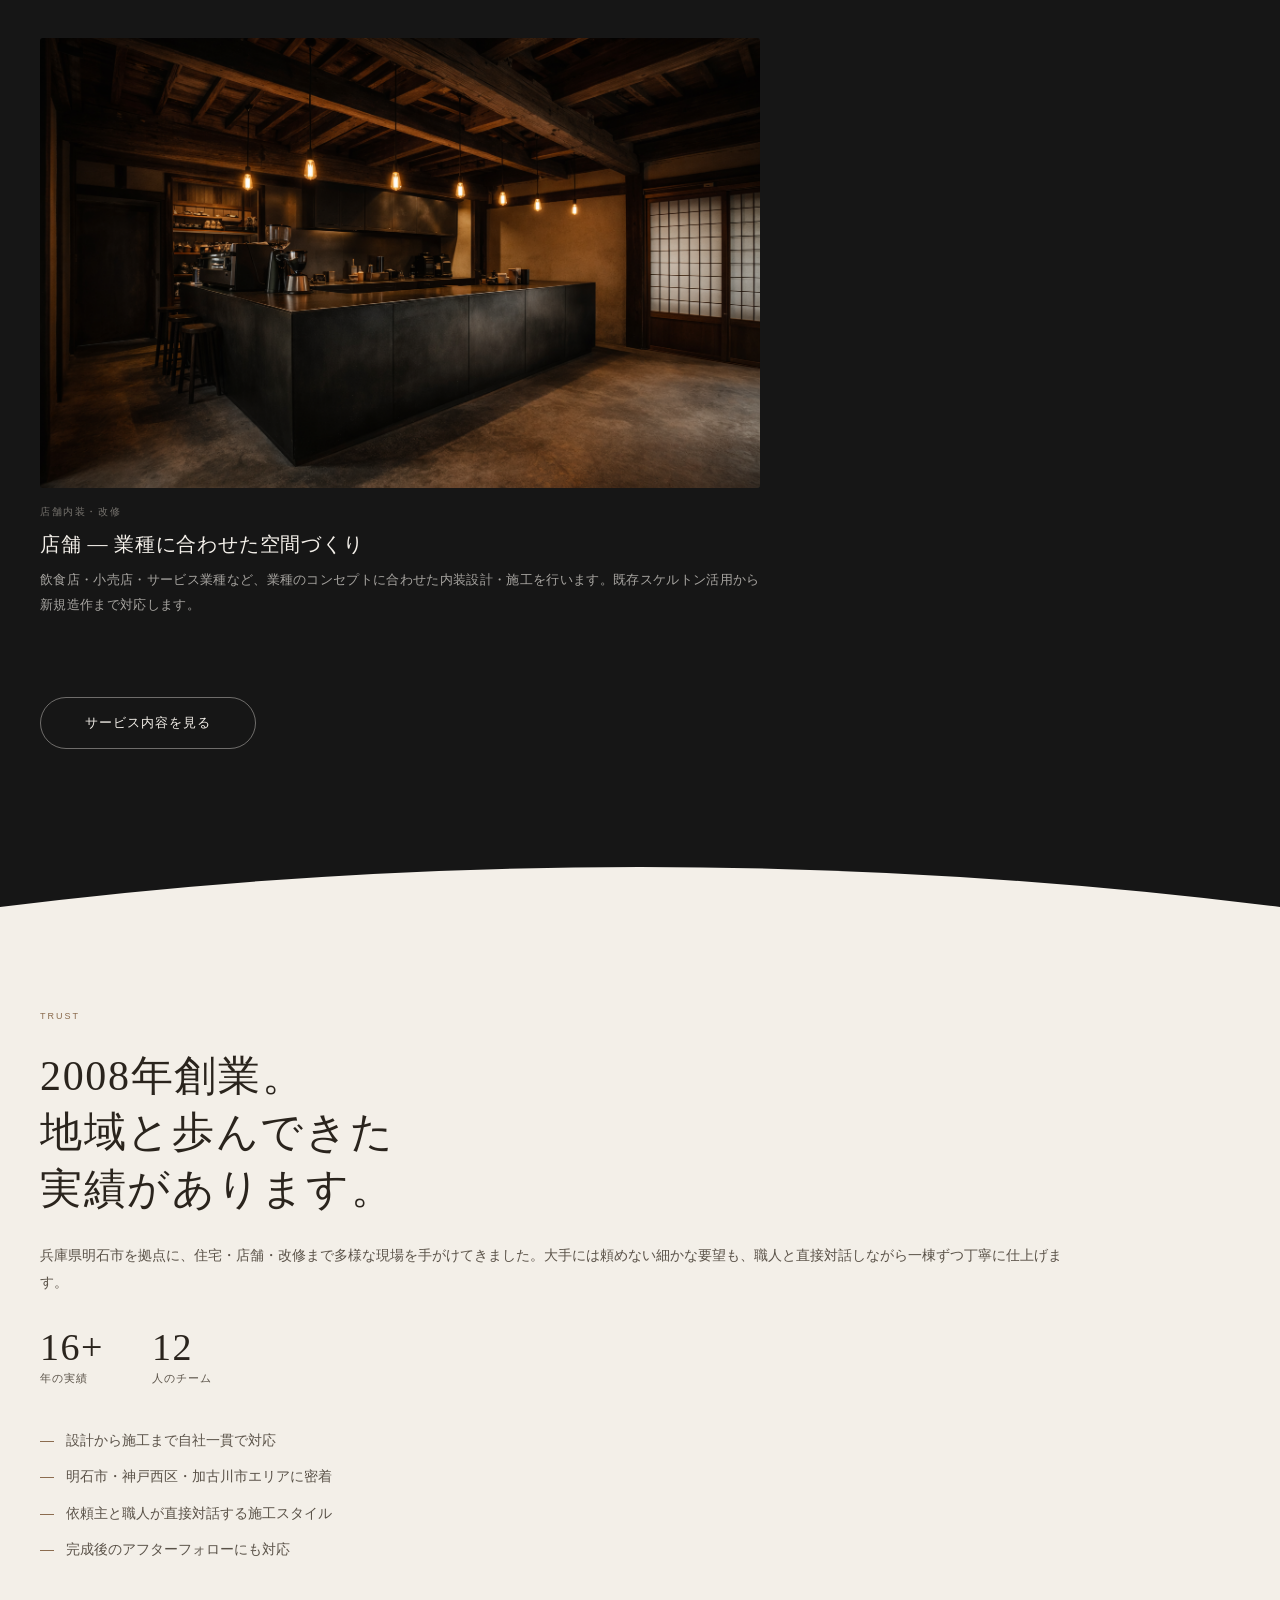
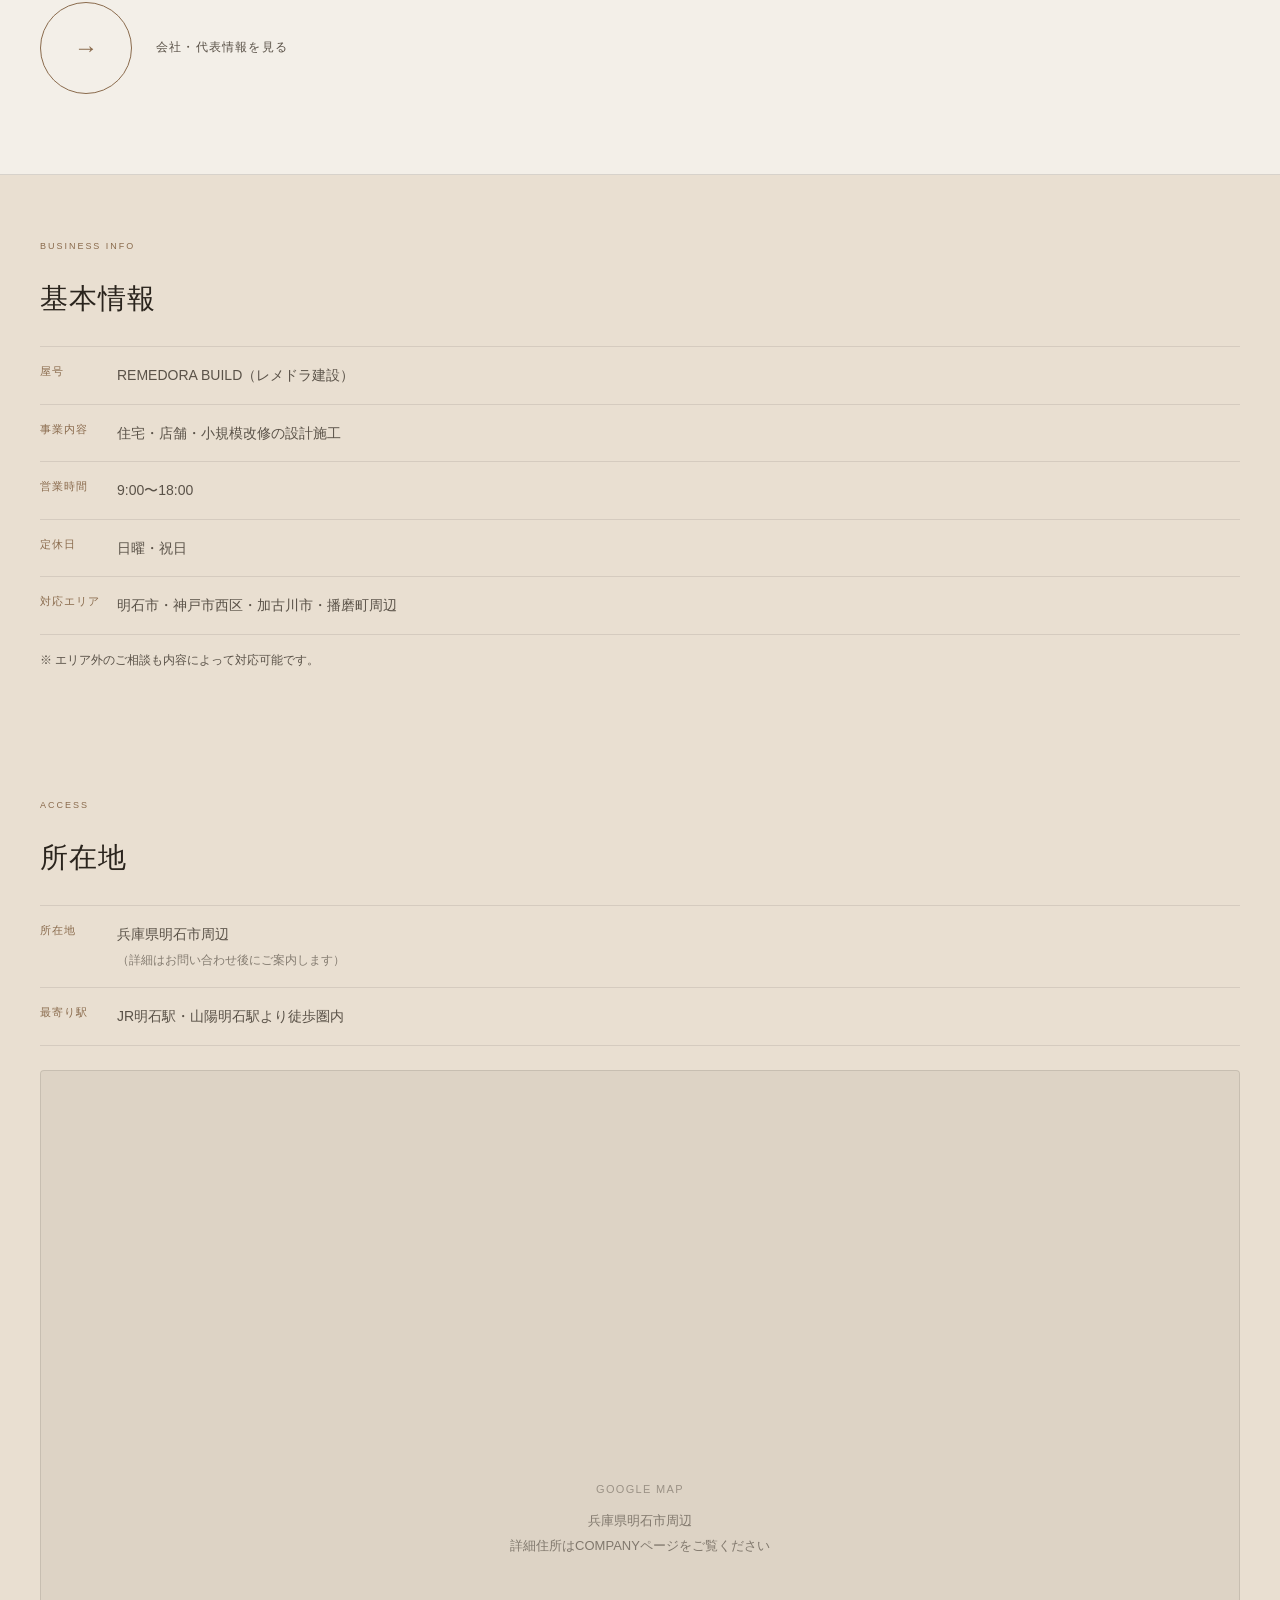
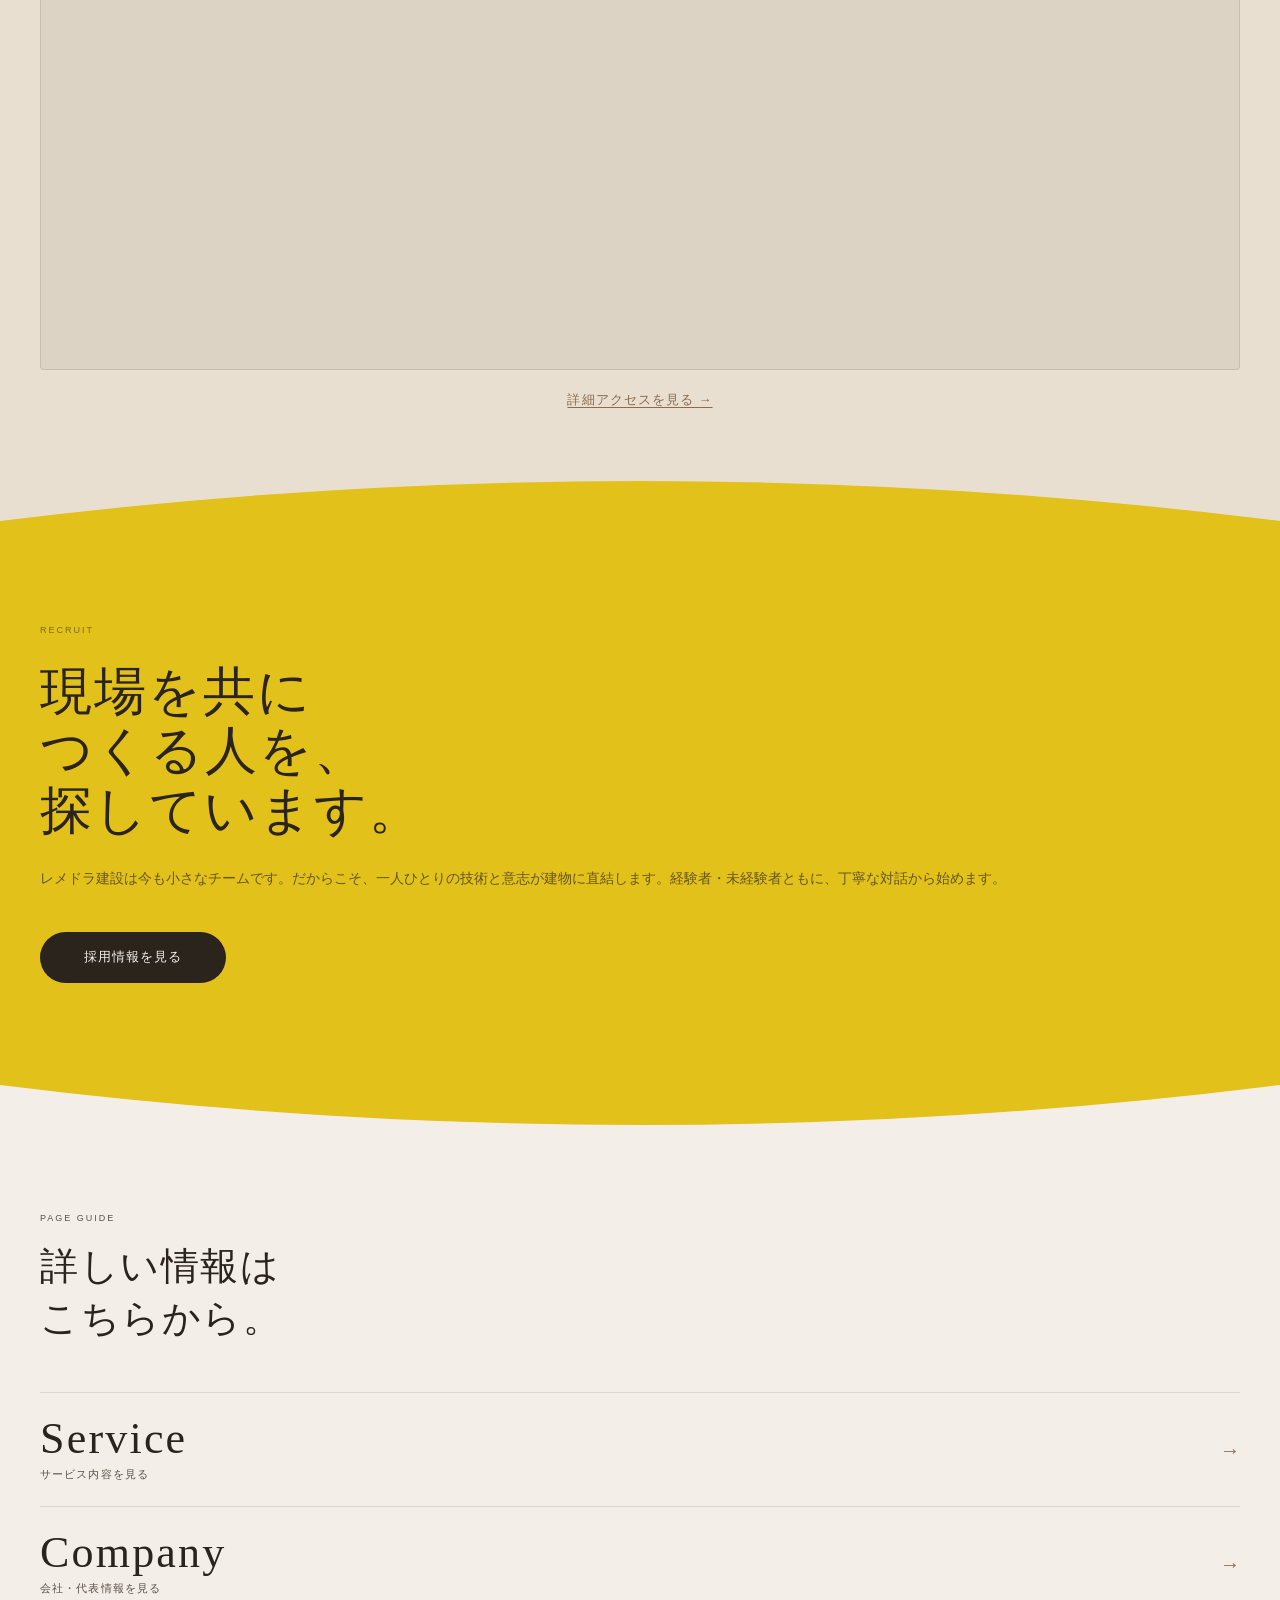
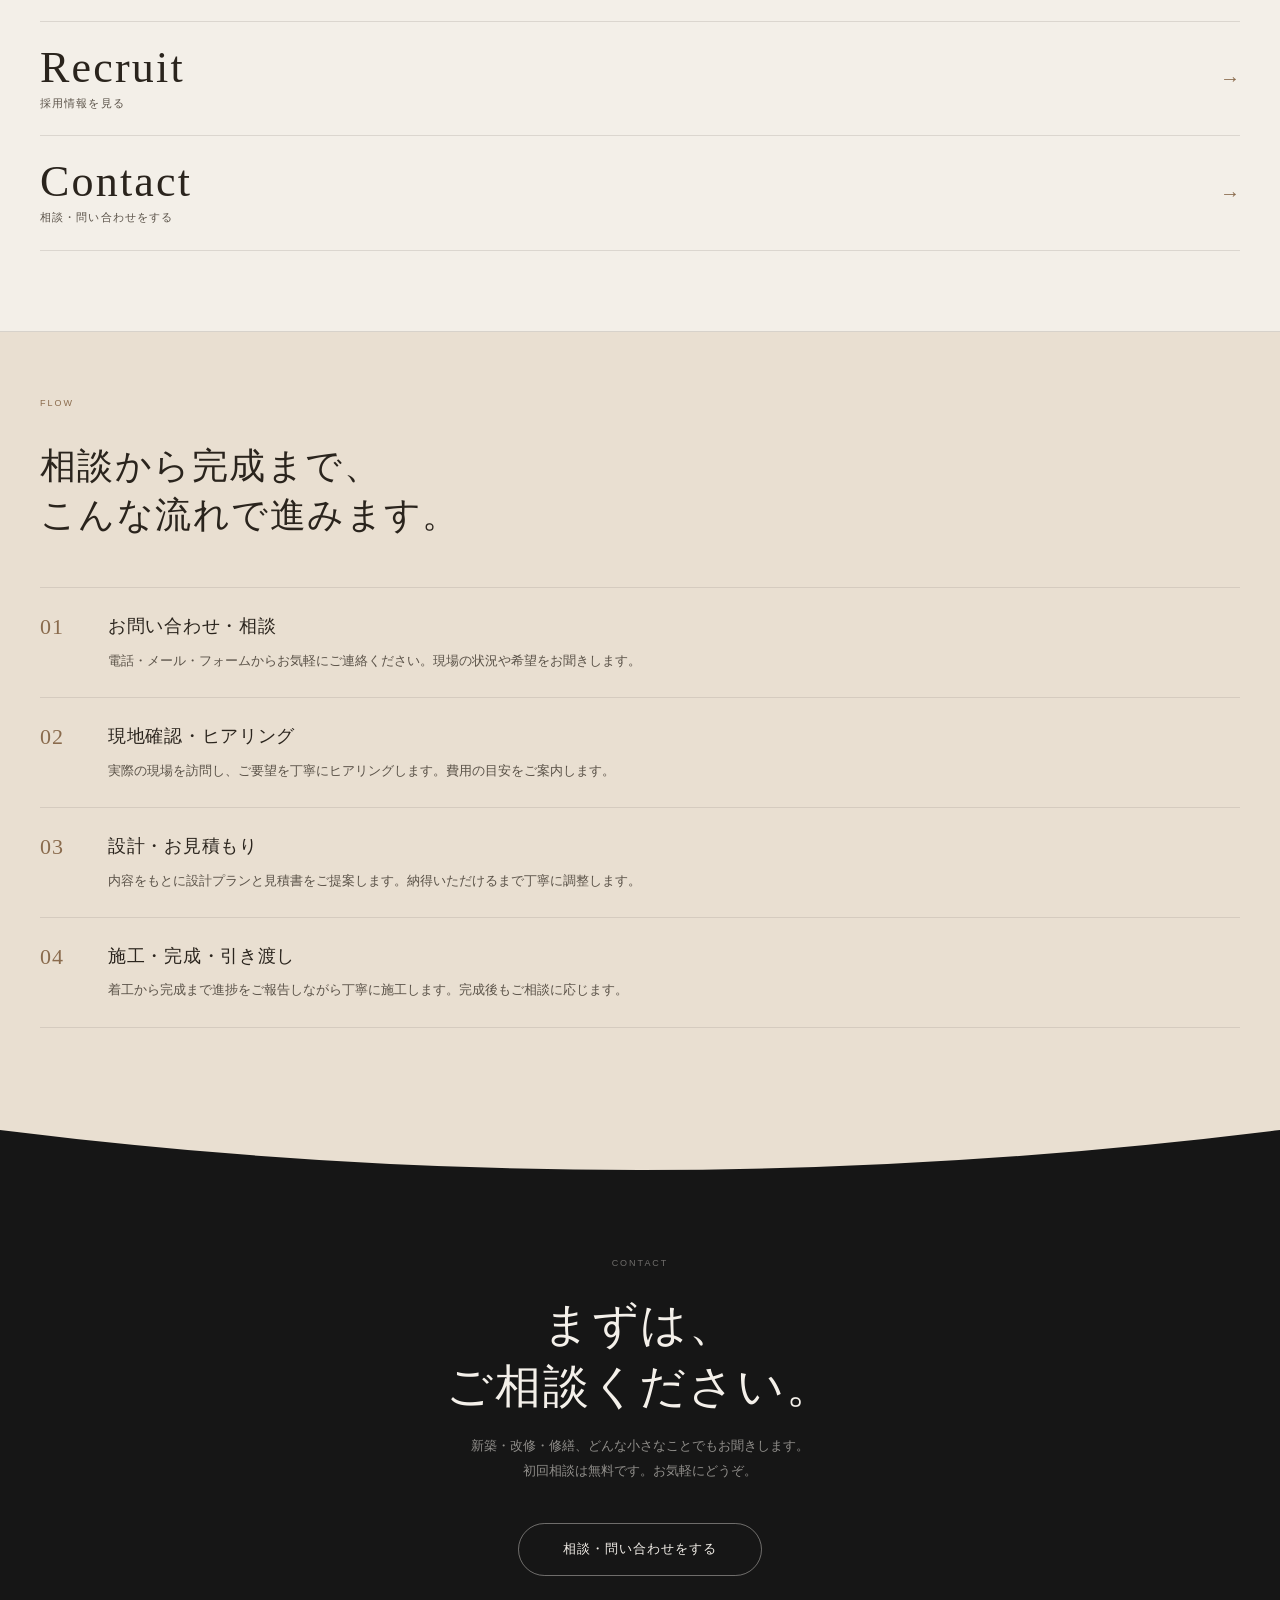
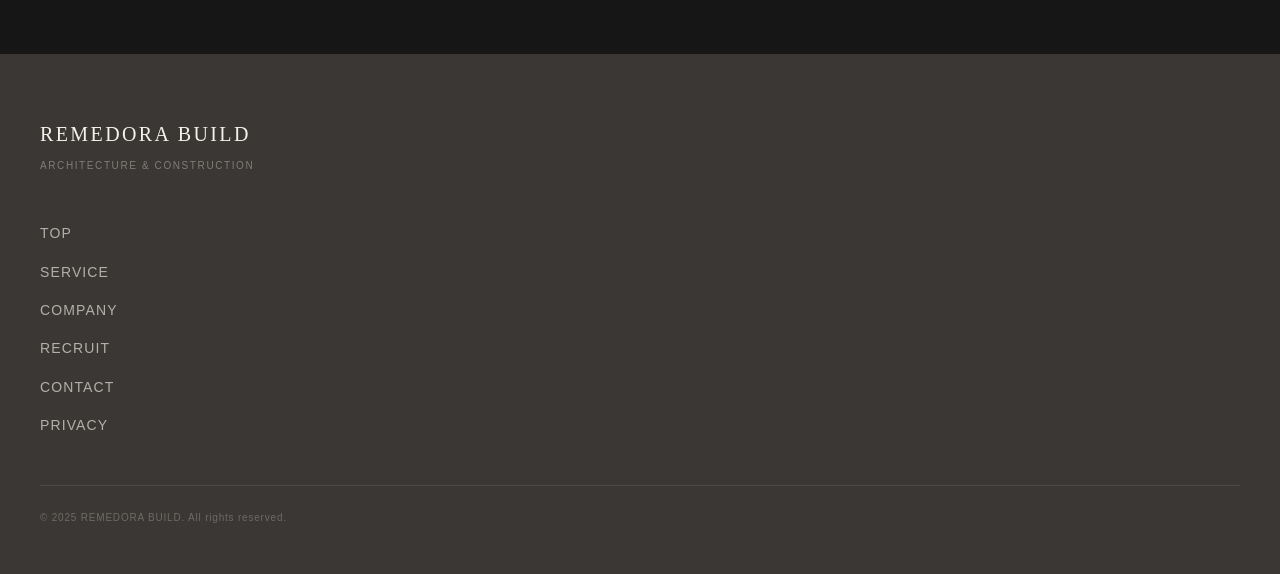
==== commit a2f97205: "Add files via upload" ====
--- a/index.html
+++ b/index.html
@@ -4,14 +4,14 @@
   <meta charset="UTF-8">
   <meta name="viewport" content="width=device-width, initial-scale=1.0">
   <title>REMEDORA BUILD — 建築設計施工</title>
-  <meta name="description" content="住宅・店舗・小規模改修の設計施工を行う建築会社。素材と向き合う手仕事で、長く使える建物をつくります。">
+  <meta name="description" content="住宅・店舗・小規模改修の設計施工を行う建築会社。素材と向き合う手仕事で、長く使える建物をつくります。兵庫県明石市を拠点に活動中。">
+  <meta property="og:title" content="REMEDORA BUILD — 建築設計施工">
+  <meta property="og:description" content="住宅・店舗・小規模改修の設計施工を行う建築会社。素材と向き合う手仕事で、長く使える建物をつくります。">
+  <meta property="og:type" content="website">
   <link rel="stylesheet" href="assets/css/style.css">
 </head>
 <body>
 
-  <!-- ========================================================
-       SITE HEADER (transparent on Hero)
-       ======================================================== -->
   <header class="site-header site-header--transparent" role="banner">
     <div class="site-header__inner">
       <a href="index.html" class="site-header__logo" aria-label="REMEDORA BUILD トップ">
@@ -19,7 +19,6 @@
         <small>ARCHITECTURE &amp; CONSTRUCTION</small>
       </a>
       <div class="site-header__actions">
-        <a href="recruit.html" class="header-recruit-pill" aria-label="採用情報">RECRUIT</a>
         <button class="menu-circle" aria-label="メニューを開く" aria-expanded="false" aria-controls="navOverlay">
           <span class="menu-circle__bars" aria-hidden="true">
             <span class="menu-circle__bar"></span>
@@ -32,82 +31,86 @@
     </div>
   </header>
 
-  <!-- ========================================================
-       NAV OVERLAY
-       ======================================================== -->
   <div class="nav-overlay" id="navOverlay" role="dialog" aria-modal="true" aria-label="ナビゲーション">
     <button class="nav-overlay__close" aria-label="メニューを閉じる">&times;</button>
     <div class="nav-overlay__inner">
       <p class="nav-overlay__label">Navigation</p>
       <nav class="nav-overlay__list" aria-label="メインナビゲーション">
         <a href="index.html"   data-page="index.html">TOP</a>
+        <a href="service.html" data-page="service.html">SERVICE</a>
         <a href="company.html" data-page="company.html">COMPANY</a>
-        <a href="works.html"   data-page="works.html">WORKS</a>
         <a href="recruit.html" data-page="recruit.html">RECRUIT</a>
+        <a href="contact.html" data-page="contact.html">CONTACT</a>
       </nav>
     </div>
   </div>
 
   <main>
 
-    <!-- ======================================================
-         HERO
-         ====================================================== -->
+    <!-- 1. FIRST VIEW -->
     <section class="hero" aria-label="ヒーローセクション">
-
-      <!-- Background photo (placeholder) -->
       <div class="hero__bg" aria-hidden="true">
         <img class="hero__bg-img" src="assets/images/hero.jpg" alt="建築現場のイメージ写真">
         <div class="hero__overlay"></div>
       </div>
-
-      <!-- Right side vertical copy -->
       <div class="hero__vcopy" aria-hidden="true">
         <span class="hero__vc-line">素材と向き合う</span>
         <span class="hero__vc-line">手仕事の建築</span>
         <span class="hero__vc-line">暮らしを刻む</span>
       </div>
-
-      <!-- Left-bottom main content -->
       <div class="hero__content">
         <p class="hero__eyebrow">Architecture &amp; Construction / 地域密着</p>
         <h1 class="hero__title">REMEDORA<br>BUILD</h1>
         <p class="hero__lead">住宅・店舗・小規模改修の設計施工を行う建築会社。<br>素材と対話しながら、長く使える建物をつくります。</p>
-        <a href="works.html" class="hero__cta pill">施工事例を見る</a>
-      </div>
-
-      <!-- Scroll indicator -->
+        <a href="service.html" class="hero__cta pill">サービス内容を見る</a>
+      </div>
       <div class="hero__scroll" aria-hidden="true">
         <span class="hero__scroll-label">SCROLL</span>
         <span class="hero__scroll-line"></span>
       </div>
-
-    </section>
-
-    <!-- ======================================================
-         CURVE: dark → cream
-         ====================================================== -->
-    <div class="curve-divider" aria-hidden="true">
-      <svg viewBox="0 0 390 72" xmlns="http://www.w3.org/2000/svg" preserveAspectRatio="none" height="72">
-        <rect x="0" y="0" width="390" height="72" fill="#161616"/>
-        <path d="M0,72 C97.5,0 292.5,0 390,72 L390,72 L0,72 Z" fill="#F3EFE8"/>
-      </svg>
-    </div>
-
-    <!-- ======================================================
-         INTRO TEASER — Company
-         ====================================================== -->
-    <section class="intro-teaser" aria-label="会社紹介">
-      <p class="intro-teaser__eyebrow">About / Company</p>
+    </section>
+
+    <!-- ◎ アーチ：dark → beige -->
+    <div class="curve-divider" style="background:var(--c-dark);" aria-hidden="true">
+      <svg class="curve-divider__svg" viewBox="0 0 1440 72" preserveAspectRatio="none" xmlns="http://www.w3.org/2000/svg"><path d="M0,48 Q720,-32 1440,48 L1440,72 L0,72 Z" fill="var(--c-beige)"/></svg>
+    </div>
+
+    <!-- 2. PROBLEM FIT (beige) -->
+    <section class="problem-fit" style="background:var(--c-beige);" aria-label="こんなお悩みはありませんか">
+      <p class="problem-fit__eyebrow">こんなお悩みはありませんか</p>
+      <h2 class="problem-fit__title">
+        建築の相談を、<br>
+        どこに頼めばいいか<br>
+        迷っていませんか。
+      </h2>
+      <ul class="problem-fit__list">
+        <li class="problem-fit__item">新築・リノベ・修繕、何から始めればよいか分からない</li>
+        <li class="problem-fit__item">大手では話を聞いてもらえず、細かい要望が通らない</li>
+        <li class="problem-fit__item">見積もりを頼む前に、気軽に相談できる場所がほしい</li>
+        <li class="problem-fit__item">地元密着で信頼できる職人・工務店を探している</li>
+        <li class="problem-fit__item">完成後も長く付き合える建築会社に依頼したい</li>
+      </ul>
+      <p class="problem-fit__note">
+        レメドラ建設は、住宅・店舗・小規模改修まで幅広く対応しています。設計から施工まで自社一貫だからこそ、依頼主の要望をそのまま現場に届けることができます。まずはお気軽にご相談ください。初回相談は無料です。
+      </p>
+    </section>
+
+    <!-- — 直線：beige → cream -->
+    <div class="line-divider" aria-hidden="true"></div>
+
+    <!-- 3. CORE MESSAGE (cream) -->
+    <section class="intro-teaser" aria-label="会社の考え方">
+      <p class="intro-teaser__eyebrow">About / Core Message</p>
       <h2 class="intro-teaser__title">
         誠実な手仕事で、<br>
         地域の暮らしを<br>
         支える。
       </h2>
       <p class="intro-teaser__text">
-        私たちレメドラ建設は、地域に根ざした小さな建築会社です。<br>
-        大きな案件よりも、依頼主との丁寧な対話を重ねることを選んできました。<br>
-        素材の声を聞き、職人の手と知恵で一棟ずつ仕上げます。
+        私たちレメドラ建設は、地域に根ざした小さな建築会社です。大きな案件よりも、依頼主との丁寧な対話を重ねることを選んできました。素材の声を聞き、職人の手と知恵で一棟ずつ仕上げます。
+      </p>
+      <p class="intro-teaser__text" style="margin-top:0; margin-bottom:var(--sp-40);">
+        完成したとき、依頼主が「自分の建物だ」と感じられること——それが、私たちの目指す仕事の姿です。
       </p>
       <div class="intro-teaser__row">
         <a href="company.html" class="circle-cta" aria-label="会社情報を見る">→</a>
@@ -115,72 +118,154 @@
       </div>
     </section>
 
-    <!-- ======================================================
-         CURVE: cream → dark
-         ====================================================== -->
-    <div class="curve-divider" aria-hidden="true">
-      <svg viewBox="0 0 390 72" xmlns="http://www.w3.org/2000/svg" preserveAspectRatio="none" height="72">
-        <rect x="0" y="0" width="390" height="72" fill="#F3EFE8"/>
-        <path d="M0,0 C97.5,72 292.5,72 390,0 L390,72 L0,72 Z" fill="#161616"/>
-      </svg>
-    </div>
-
-    <!-- ======================================================
-         WORKS PREVIEW — dark
-         ====================================================== -->
-    <section class="works-preview" aria-label="施工実績プレビュー">
+    <!-- ◎ アーチ：cream → dark -->
+    <div class="curve-divider" style="background:var(--c-dark);" aria-hidden="true">
+      <svg class="curve-divider__svg" viewBox="0 0 1440 72" preserveAspectRatio="none" xmlns="http://www.w3.org/2000/svg"><path d="M0,24 Q720,104 1440,24 L1440,0 L0,0 Z" fill="var(--c-cream)"/></svg>
+    </div>
+
+    <!-- 4. SERVICE PREVIEW (dark) -->
+    <section class="works-preview" aria-label="サービス概要">
       <div class="section-hd">
-        <p class="section-hd__eyebrow">Works</p>
-        <h2 class="section-hd__title">Projects</h2>
+        <p class="section-hd__eyebrow">Service</p>
+        <h2 class="section-hd__title">Services</h2>
         <p class="section-hd__lead" style="color:rgba(244,240,234,.55);">
-          住宅から店舗・改修まで、多様な現場に携わってきました。
+          住宅から店舗・小規模改修まで、幅広く対応しています。
         </p>
       </div>
-
-      <!-- Card 1 -->
       <article class="project-card">
         <figure class="project-card__fig">
-  <img src="assets/images/works-01.jpg" alt="T邸 木造住宅 施工写真">
-</figure>
-        <p class="project-card__meta">木造住宅 / 新築</p>
-        <h3 class="project-card__title">T邸 — 木の温もりを纏う家</h3>
-        <p class="project-card__text">
-          地元産の杉材を主軸に、開口部と光の入り方を丁寧に設計した2階建て住宅。
-          家族それぞれの時間と、集う場をつなぐ間取りを実現しました。
-        </p>
+          <img src="assets/images/works-01.jpg" alt="住宅新築 施工イメージ">
+        </figure>
+        <p class="project-card__meta">住宅の新築設計施工</p>
+        <h3 class="project-card__title">新築 — 暮らしに合わせた設計から</h3>
+        <p class="project-card__text">土地・日当たり・家族の暮らし方をヒアリングし、設計から施工まで一貫して担当します。地元産材の活用や職人の手仕事を得意としています。</p>
       </article>
-
-      <!-- Card 2 -->
       <article class="project-card">
         <figure class="project-card__fig">
-          <img src="assets/images/works-02.jpg" alt="カフェ改修 施工写真">
+          <img src="assets/images/works-02.jpg" alt="店舗内装改修 施工イメージ">
         </figure>
-        <p class="project-card__meta">店舗 / 改修</p>
-        <h3 class="project-card__title">カフェ S — 古材と鉄の対話</h3>
-        <p class="project-card__text">
-          築35年の町屋を、地域のコーヒースタンドへと再生。
-          既存の梁を活かしながら、現代的なディテールで空間に奥行きをつくりました。
-        </p>
+        <p class="project-card__meta">店舗内装・改修</p>
+        <h3 class="project-card__title">店舗 — 業種に合わせた空間づくり</h3>
+        <p class="project-card__text">飲食店・小売店・サービス業種など、業種のコンセプトに合わせた内装設計・施工を行います。既存スケルトン活用から新規造作まで対応します。</p>
       </article>
-
       <div class="works-preview__cta">
-        <a href="works.html" class="pill pill--light">すべての施工事例を見る</a>
-      </div>
-    </section>
-
-    <!-- ======================================================
-         CURVE: dark → mustard
-         ====================================================== -->
-    <div class="curve-divider" aria-hidden="true">
-      <svg viewBox="0 0 390 72" xmlns="http://www.w3.org/2000/svg" preserveAspectRatio="none" height="72">
-        <rect x="0" y="0" width="390" height="72" fill="#161616"/>
-        <path d="M0,0 C97.5,72 292.5,72 390,0 L390,72 L0,72 Z" fill="#E3C11B"/>
-      </svg>
-    </div>
-
-    <!-- ======================================================
-         RECRUIT TEASER — mustard
-         ====================================================== -->
+        <a href="service.html" class="pill pill--light">サービス内容を見る</a>
+      </div>
+    </section>
+
+    <!-- ◎ アーチ：dark → cream -->
+    <div class="curve-divider" style="background:var(--c-dark);" aria-hidden="true">
+      <svg class="curve-divider__svg" viewBox="0 0 1440 72" preserveAspectRatio="none" xmlns="http://www.w3.org/2000/svg"><path d="M0,48 Q720,-32 1440,48 L1440,72 L0,72 Z" fill="var(--c-cream)"/></svg>
+    </div>
+
+    <!-- 5. TRUST PREVIEW (cream) -->
+    <section class="trust-preview" aria-label="安心材料・信頼情報">
+      <p class="trust-preview__eyebrow">Trust</p>
+      <h2 class="trust-preview__title">
+        2008年創業。<br>
+        地域と歩んできた<br>
+        実績があります。
+      </h2>
+      <p class="trust-preview__text">
+        兵庫県明石市を拠点に、住宅・店舗・改修まで多様な現場を手がけてきました。大手には頼めない細かな要望も、職人と直接対話しながら一棟ずつ丁寧に仕上げます。
+      </p>
+      <div class="trust-stats">
+        <div>
+          <p class="trust-stat__num">16+</p>
+          <p class="trust-stat__label">年の実績</p>
+        </div>
+        <div>
+          <p class="trust-stat__num">12</p>
+          <p class="trust-stat__label">人のチーム</p>
+        </div>
+      </div>
+      <ul style="display:flex;flex-direction:column;gap:var(--sp-12);margin-bottom:var(--sp-40);">
+        <li style="display:flex;align-items:flex-start;gap:var(--sp-12);font-size:14px;line-height:1.75;color:var(--c-sand);">
+          <span style="color:var(--c-brown);flex-shrink:0;">—</span>設計から施工まで自社一貫で対応
+        </li>
+        <li style="display:flex;align-items:flex-start;gap:var(--sp-12);font-size:14px;line-height:1.75;color:var(--c-sand);">
+          <span style="color:var(--c-brown);flex-shrink:0;">—</span>明石市・神戸西区・加古川市エリアに密着
+        </li>
+        <li style="display:flex;align-items:flex-start;gap:var(--sp-12);font-size:14px;line-height:1.75;color:var(--c-sand);">
+          <span style="color:var(--c-brown);flex-shrink:0;">—</span>依頼主と職人が直接対話する施工スタイル
+        </li>
+        <li style="display:flex;align-items:flex-start;gap:var(--sp-12);font-size:14px;line-height:1.75;color:var(--c-sand);">
+          <span style="color:var(--c-brown);flex-shrink:0;">—</span>完成後のアフターフォローにも対応
+        </li>
+      </ul>
+      <div style="display:flex; align-items:center; gap:var(--sp-24);">
+        <a href="company.html" class="circle-cta" aria-label="会社・代表情報を見る">→</a>
+        <span style="font-size:12px; letter-spacing:.1em; color:var(--c-sand);">会社・代表情報を見る</span>
+      </div>
+    </section>
+
+    <!-- — 直線：cream → beige -->
+    <div class="line-divider" aria-hidden="true"></div>
+
+    <!-- 6. BUSINESS INFO SNAPSHOT (beige) -->
+    <section class="info-snapshot" aria-label="基本情報">
+      <p class="info-snapshot__eyebrow">Business Info</p>
+      <h2 class="info-snapshot__title">基本情報</h2>
+      <table class="info-table">
+        <tbody>
+          <tr>
+            <th scope="row">屋号</th>
+            <td>REMEDORA BUILD（レメドラ建設）</td>
+          </tr>
+          <tr>
+            <th scope="row">事業内容</th>
+            <td>住宅・店舗・小規模改修の設計施工</td>
+          </tr>
+          <tr>
+            <th scope="row">営業時間</th>
+            <td>9:00〜18:00</td>
+          </tr>
+          <tr>
+            <th scope="row">定休日</th>
+            <td>日曜・祝日</td>
+          </tr>
+          <tr>
+            <th scope="row">対応エリア</th>
+            <td>明石市・神戸市西区・加古川市・播磨町周辺</td>
+          </tr>
+        </tbody>
+      </table>
+      <p style="font-size:12px; color:var(--c-sand); margin-top:var(--sp-16);">※ エリア外のご相談も内容によって対応可能です。</p>
+    </section>
+
+    <!-- 7. ACCESS / MAP SNAPSHOT (beige, continues) -->
+    <section class="info-snapshot" aria-label="所在地・アクセス">
+      <p class="info-snapshot__eyebrow">Access</p>
+      <h2 class="info-snapshot__title">所在地</h2>
+      <table class="info-table">
+        <tbody>
+          <tr>
+            <th scope="row">所在地</th>
+            <td>兵庫県明石市周辺<br><span style="font-size:12px;opacity:.7;">（詳細はお問い合わせ後にご案内します）</span></td>
+          </tr>
+          <tr>
+            <th scope="row">最寄り駅</th>
+            <td>JR明石駅・山陽明石駅より徒歩圏内</td>
+          </tr>
+        </tbody>
+      </table>
+      <div class="map-placeholder" role="img" aria-label="地図（準備中）">
+        <div>
+          <span class="map-placeholder__label">Google Map</span>
+          <span class="map-placeholder__address">兵庫県明石市周辺<br>詳細住所はCOMPANYページをご覧ください</span>
+        </div>
+      </div>
+      <p style="margin-top:var(--sp-16); text-align:center;">
+        <a href="company.html" style="font-size:13px; letter-spacing:.08em; color:var(--c-brown); text-decoration:underline; text-underline-offset:3px;">詳細アクセスを見る →</a>
+      </p>
+    </section>
+
+    <!-- ◎ アーチ：beige → mustard -->
+    <div class="curve-divider" style="background:var(--c-beige);" aria-hidden="true">
+      <svg class="curve-divider__svg" viewBox="0 0 1440 72" preserveAspectRatio="none" xmlns="http://www.w3.org/2000/svg"><path d="M0,48 Q720,-32 1440,48 L1440,72 L0,72 Z" fill="var(--c-mustard)"/></svg>
+    </div>
+
+    <!-- 8. SELECTED PAGE PREVIEW — RECRUIT (mustard) -->
     <section class="recruit-teaser" aria-label="採用情報">
       <p class="recruit-teaser__eyebrow">Recruit</p>
       <h2 class="recruit-teaser__title">
@@ -189,35 +274,128 @@
         探しています。
       </h2>
       <p class="recruit-teaser__text">
-        レメドラ建設は今も小さなチームです。だからこそ、一人ひとりの技術と意志が建物に直結します。
-        経験者・未経験者ともに、丁寧な対話から始めます。
+        レメドラ建設は今も小さなチームです。だからこそ、一人ひとりの技術と意志が建物に直結します。経験者・未経験者ともに、丁寧な対話から始めます。
       </p>
       <a href="recruit.html" class="pill pill--mustard-dark">採用情報を見る</a>
     </section>
 
-    <!-- ======================================================
-         CURVE: mustard → dark (footer)
-         ====================================================== -->
-    <div class="curve-divider" aria-hidden="true">
-      <svg viewBox="0 0 390 72" xmlns="http://www.w3.org/2000/svg" preserveAspectRatio="none" height="72">
-        <rect x="0" y="0" width="390" height="72" fill="#E3C11B"/>
-        <path d="M0,0 C97.5,72 292.5,72 390,0 L390,72 L0,72 Z" fill="#161616"/>
-      </svg>
-    </div>
+    <!-- ◎ アーチ：mustard → cream -->
+    <div class="curve-divider" style="background:var(--c-cream);" aria-hidden="true">
+      <svg class="curve-divider__svg" viewBox="0 0 1440 72" preserveAspectRatio="none" xmlns="http://www.w3.org/2000/svg"><path d="M0,24 Q720,104 1440,24 L1440,0 L0,0 Z" fill="var(--c-mustard)"/></svg>
+    </div>
+
+    <!-- 9. PAGE GATEWAY (cream) -->
+    <section class="page-gateway" aria-label="ページ一覧">
+      <p class="page-gateway__eyebrow">Page Guide</p>
+      <h2 class="page-gateway__title">
+        詳しい情報は<br>
+        こちらから。
+      </h2>
+      <div class="gateway-list">
+        <a href="service.html" class="gateway-item">
+<span class="gateway-item__body">
+            <span class="gateway-item__en">Service</span>
+            <span class="gateway-item__label">サービス内容を見る</span>
+          </span>
+          <span class="gateway-item__arrow">→</span>
+        </a>
+        <a href="company.html" class="gateway-item">
+<span class="gateway-item__body">
+            <span class="gateway-item__en">Company</span>
+            <span class="gateway-item__label">会社・代表情報を見る</span>
+          </span>
+          <span class="gateway-item__arrow">→</span>
+        </a>
+        <a href="recruit.html" class="gateway-item">
+<span class="gateway-item__body">
+            <span class="gateway-item__en">Recruit</span>
+            <span class="gateway-item__label">採用情報を見る</span>
+          </span>
+          <span class="gateway-item__arrow">→</span>
+        </a>
+        <a href="contact.html" class="gateway-item">
+<span class="gateway-item__body">
+            <span class="gateway-item__en">Contact</span>
+            <span class="gateway-item__label">相談・問い合わせをする</span>
+          </span>
+          <span class="gateway-item__arrow">→</span>
+        </a>
+      </div>
+    </section>
+
+    <!-- — 直線：cream → beige -->
+    <div class="line-divider" aria-hidden="true"></div>
+
+    <!-- 10. FLOW DIGEST (beige) -->
+    <section class="flow-digest" aria-label="相談から完成までの流れ">
+      <p class="flow-digest__eyebrow">Flow</p>
+      <h2 class="flow-digest__title">
+        相談から完成まで、<br>
+        こんな流れで進みます。
+      </h2>
+      <div class="flow-steps">
+        <div class="flow-step">
+          <span class="flow-step__num">01</span>
+          <div>
+            <p class="flow-step__title">お問い合わせ・相談</p>
+            <p class="flow-step__text">電話・メール・フォームからお気軽にご連絡ください。現場の状況や希望をお聞きします。</p>
+          </div>
+        </div>
+        <div class="flow-step">
+          <span class="flow-step__num">02</span>
+          <div>
+            <p class="flow-step__title">現地確認・ヒアリング</p>
+            <p class="flow-step__text">実際の現場を訪問し、ご要望を丁寧にヒアリングします。費用の目安をご案内します。</p>
+          </div>
+        </div>
+        <div class="flow-step">
+          <span class="flow-step__num">03</span>
+          <div>
+            <p class="flow-step__title">設計・お見積もり</p>
+            <p class="flow-step__text">内容をもとに設計プランと見積書をご提案します。納得いただけるまで丁寧に調整します。</p>
+          </div>
+        </div>
+        <div class="flow-step">
+          <span class="flow-step__num">04</span>
+          <div>
+            <p class="flow-step__title">施工・完成・引き渡し</p>
+            <p class="flow-step__text">着工から完成まで進捗をご報告しながら丁寧に施工します。完成後もご相談に応じます。</p>
+          </div>
+        </div>
+      </div>
+    </section>
+
+    <!-- ◎ アーチ：beige → dark -->
+    <div class="curve-divider" style="background:var(--c-dark);" aria-hidden="true">
+      <svg class="curve-divider__svg" viewBox="0 0 1440 72" preserveAspectRatio="none" xmlns="http://www.w3.org/2000/svg"><path d="M0,24 Q720,104 1440,24 L1440,0 L0,0 Z" fill="var(--c-beige)"/></svg>
+    </div>
+
+    <!-- 11. FINAL CTA (dark) -->
+    <section class="final-cta" aria-label="問い合わせ">
+      <p class="final-cta__eyebrow">Contact</p>
+      <h2 class="final-cta__title">
+        まずは、<br>
+        ご相談ください。
+      </h2>
+      <p class="final-cta__text">
+        新築・改修・修繕、どんな小さなことでもお聞きします。<br>
+        初回相談は無料です。お気軽にどうぞ。
+      </p>
+      <a href="contact.html" class="pill pill--light">相談・問い合わせをする</a>
+    </section>
 
   </main>
 
-  <!-- ========================================================
-       FOOTER
-       ======================================================== -->
   <footer class="site-footer" role="contentinfo">
     <p class="site-footer__logo">REMEDORA BUILD</p>
     <p class="site-footer__tagline">ARCHITECTURE &amp; CONSTRUCTION</p>
     <nav class="site-footer__nav" aria-label="フッターナビゲーション">
       <a href="index.html">TOP</a>
+      <a href="service.html">SERVICE</a>
       <a href="company.html">COMPANY</a>
-      <a href="works.html">WORKS</a>
       <a href="recruit.html">RECRUIT</a>
+      <a href="contact.html">CONTACT</a>
+      <a href="privacy.html">PRIVACY</a>
     </nav>
     <div class="site-footer__rule" aria-hidden="true"></div>
     <p class="site-footer__copy">&copy; 2025 REMEDORA BUILD. All rights reserved.</p>
--- a/assets/css/style.css
+++ b/assets/css/style.css
@@ -1,918 +1,1374 @@
-/* ============================================================
-   REMEDORA BUILD — Architecture Demo Site
-   assets/css/style.css  |  SP-first, no build tools
-   ============================================================ */
-
-/* ---- CSS Variables ----------------------------------------- */
-:root {
-  --c-cream:   #F3EFE8;
-  --c-beige:   #E9DFD1;
-  --c-white:   #FAFAF8;
-  --c-dark:    #161616;
-  --c-char:    #1E1E1E;
-  --c-mustard: #E3C11B;
-  --c-green:   #7E9473;
-  --c-brown:   #8A6B4D;
-  --c-blue:    #4B78D6;
-  --c-ink:     #2A241D;
-  --c-sand:    #5A5248;
-  --c-on-dark: #F4F0EA;
-  --c-on-mid:  #E8E1D6;
-
-  --font-serif: Georgia, 'Times New Roman', serif;
-  --font-sans:  -apple-system, 'Helvetica Neue', Arial, sans-serif;
-
-  --edge:     24px;
-  --header-h: 60px;
-
-  --sp-4:  4px;  --sp-8:  8px;  --sp-12: 12px; --sp-16: 16px;
-  --sp-24: 24px; --sp-32: 32px; --sp-40: 40px; --sp-48: 48px;
-  --sp-64: 64px; --sp-80: 80px; --sp-96: 96px;
-}
-
-/* ---- Reset -------------------------------------------------- */
-*, *::before, *::after { box-sizing: border-box; margin: 0; padding: 0; }
-html   { font-size: 16px; scroll-behavior: smooth; -webkit-text-size-adjust: 100%; overflow-x: hidden; }
-body   { font-family: var(--font-sans); background: var(--c-cream); color: var(--c-ink);
-         line-height: 1.6; overflow-x: hidden; }
-img    { display: block; max-width: 100%; height: auto; }
-a      { text-decoration: none; color: inherit; }
-button { border: none; background: none; cursor: pointer; font: inherit; }
-ul, ol { list-style: none; }
-
-/* ---- Placeholder Image Blocks ------------------------------- */
-/* These divs stand in for real photos until images are supplied  */
-.ph {
-  display: block;
-  width: 100%;
-  height: 100%;
-}
-.ph--hero {
-  background: radial-gradient(ellipse at 68% 28%, rgba(90,78,64,.7) 0%, transparent 55%),
-              linear-gradient(160deg, #3e3a34 0%, #1c1a17 60%, #2e2b25 100%);
-}
-.ph--company {
-  background: radial-gradient(ellipse at 40% 50%, rgba(200,170,130,.6) 0%, transparent 60%),
-              linear-gradient(135deg, #c8aa86 0%, #9c7a58 50%, #78583a 100%);
-}
-.ph--w1 { background: linear-gradient(148deg, #4a4540 0%, #28231f 100%); }
-.ph--w2 { background: linear-gradient(148deg, #3a4240 0%, #1c2220 100%); }
-.ph--w3 { background: linear-gradient(148deg, #443c32 0%, #221e18 100%); }
-.ph--w4 { background: linear-gradient(148deg, #3c3846 0%, #1c1a22 100%); }
-.ph--w5 { background: linear-gradient(148deg, #424038 0%, #201e18 100%); }
-
-/* ============================================================
-   SITE HEADER
-   ============================================================ */
-.site-header {
-  position: fixed;
-  top: 0; left: 0; right: 0;
-  height: var(--header-h);
-  z-index: 100;
-  transition: background .35s ease, backdrop-filter .35s ease;
-}
-.site-header--solid { background: var(--c-dark); }
-.site-header--scrolled {
-  background: rgba(22,22,22,.92);
-  backdrop-filter: blur(12px);
-  -webkit-backdrop-filter: blur(12px);
-}
-
-.site-header__inner {
-  display: flex;
-  align-items: center;
-  justify-content: space-between;
-  height: 100%;
-  padding: 0 var(--edge);
-}
-
-/* Logo */
-.site-header__logo {
-  font-family: var(--font-serif);
-  font-size: 17px;
-  font-weight: 300;
-  letter-spacing: .14em;
-  color: var(--c-on-dark);
-  line-height: 1;
-  display: flex;
-  flex-direction: column;
-  gap: 3px;
-}
-.site-header__logo small {
-  font-size: 8px;
-  letter-spacing: .22em;
-  opacity: .55;
-  font-family: var(--font-sans);
-}
-
-/* Header actions */
-.site-header__actions { display: flex; align-items: center; gap: var(--sp-8); }
-
-/* Pill — Recruit shortcut */
-.header-recruit-pill {
-  display: inline-flex;
-  align-items: center;
-  justify-content: center;
-  padding: 7px 16px;
-  border-radius: 999px;
-  border: 1px solid rgba(244,240,234,.4);
-  color: var(--c-on-dark);
-  font-size: 10px;
-  letter-spacing: .12em;
-  transition: background .2s;
-}
-.header-recruit-pill:hover { background: rgba(255,255,255,.1); }
-
-/* MENU circle button */
-.menu-circle {
-  width: 50px;
-  height: 50px;
-  border-radius: 50%;
-  border: 1px solid rgba(244,240,234,.4);
-  color: var(--c-on-dark);
-  display: flex;
-  flex-direction: column;
-  align-items: center;
-  justify-content: center;
-  gap: 4px;
-  transition: background .2s;
-}
-.menu-circle:hover { background: rgba(255,255,255,.1); }
-.menu-circle__label { font-size: 8px; letter-spacing: .14em; }
-.menu-circle__bars  { display: flex; flex-direction: column; gap: 3px; }
-.menu-circle__bar   { display: block; width: 18px; height: 1px; background: var(--c-on-dark); }
-
-/* ============================================================
-   NAV OVERLAY
-   ============================================================ */
-.nav-overlay {
-  position: fixed;
-  inset: 0;
-  background: var(--c-dark);
-  z-index: 200;
-  display: flex;
-  flex-direction: column;
-  align-items: center;
-  justify-content: center;
-  opacity: 0;
-  pointer-events: none;
-  transition: opacity .4s ease;
-}
-.nav-overlay.is-open { opacity: 1; pointer-events: all; }
-
-.nav-overlay__close {
-  position: absolute;
-  top: 18px; right: var(--edge);
-  width: 50px; height: 50px;
-  border-radius: 50%;
-  border: 1px solid rgba(244,240,234,.35);
-  color: var(--c-on-dark);
-  font-size: 20px;
-  display: flex;
-  align-items: center;
-  justify-content: center;
-  transition: background .2s;
-}
-.nav-overlay__close:hover { background: rgba(255,255,255,.08); }
-
-.nav-overlay__inner {
-  display: flex;
-  flex-direction: column;
-  align-items: center;
-  gap: var(--sp-40);
-}
-.nav-overlay__label {
-  font-size: 9px;
-  letter-spacing: .22em;
-  color: rgba(244,240,234,.35);
-  text-transform: uppercase;
-  margin-bottom: var(--sp-8);
-}
-.nav-overlay__list {
-  display: flex;
-  flex-direction: column;
-  align-items: center;
-  gap: var(--sp-32);
-}
-.nav-overlay__list a {
-  font-family: var(--font-serif);
-  font-size: 36px;
-  font-weight: 300;
-  letter-spacing: .1em;
-  color: var(--c-on-dark);
-  transition: opacity .2s;
-}
-.nav-overlay__list a:hover { opacity: .5; }
-.nav-overlay__list a.is-current { opacity: .38; pointer-events: none; }
-
-/* ============================================================
-   HERO — TOP PAGE
-   ============================================================ */
-.hero {
-  position: relative;
-  height: 100svh;
-  min-height: 600px;
-  overflow: hidden;
-}
-
-/* Background */
-.hero__bg {
-  position: absolute;
-  inset: 0;
-  z-index: 1;
-}
-.hero__bg-img {
-  width: 100%;
-  height: 100%;
-  object-fit: cover;
-  object-position: 62% center;
-}
-.hero__overlay {
-  position: absolute;
-  inset: 0;
-  background: linear-gradient(to bottom,
-    rgba(0,0,0,.04) 0%,
-    rgba(0,0,0,.18) 100%);
-}
-
-/* Vertical copy — right side */
-.hero__vcopy {
-  position: absolute;
-  right: 32px;
-  top: 36%;
-  display: flex;
-  flex-direction: row-reverse;
-  gap: var(--sp-8);
-  z-index: 6;
-}
-.hero__vc-line {
-  writing-mode: vertical-rl;
-  text-orientation: mixed;
-  font-size: 11px;
-  letter-spacing: .16em;
-  color: rgba(244,240,234,.78);
-  white-space: nowrap;
-  line-height: 1.7;
-}
-
-/* Main content — left bottom */
-.hero__content {
-  position: absolute;
-  left: var(--edge);
-  bottom: clamp(80px, 20svh, 140px);
-  width: clamp(280px, 88vw, 440px);
-  z-index: 5;
-}
-.hero__eyebrow {
-  font-size: 10px;
-  letter-spacing: .2em;
-  text-transform: uppercase;
-  color: rgba(244,240,234,.6);
-  margin-bottom: var(--sp-12);
-}
-.hero__title {
-  font-family: var(--font-serif);
-  font-size: clamp(50px, 14vw, 90px);
-  font-weight: 300;
-  line-height: .92;
-  letter-spacing: .06em;
-  color: var(--c-on-dark);
-  margin-bottom: var(--sp-16);
-}
-.hero__lead {
-  font-size: 13px;
-  line-height: 1.95;
-  letter-spacing: .03em;
-  color: rgba(244,240,234,.78);
-  margin-bottom: var(--sp-32);
-  max-width: 72vw;
-}
-.hero__cta {
-  display: inline-flex;
-  align-items: center;
-  justify-content: center;
-  padding: 14px 32px;
-  border-radius: 999px;
-  background: rgba(243,239,232,.16);
-  border: 1px solid rgba(244,240,234,.4);
-  color: var(--c-on-dark);
-  font-size: 13px;
-  letter-spacing: .08em;
-  backdrop-filter: blur(12px);
-  -webkit-backdrop-filter: blur(12px);
-  transition: background .2s;
-}
-.hero__cta:hover { background: rgba(243,239,232,.28); }
-
-/* Scroll indicator */
-.hero__scroll {
-  position: absolute;
-  bottom: 24px;
-  left: 50%;
-  transform: translateX(-50%);
-  z-index: 5;
-  display: flex;
-  flex-direction: column;
-  align-items: center;
-  gap: 6px;
-}
-.hero__scroll-label { font-size: 8px; letter-spacing: .22em; color: rgba(244,240,234,.4); }
-.hero__scroll-line  {
-  width: 1px; height: 36px;
-  background: linear-gradient(to bottom, rgba(244,240,234,.4), transparent);
-  animation: scrollPulse 2s ease-in-out infinite;
-}
-@keyframes scrollPulse {
-  0%,100% { opacity: .4; } 50% { opacity: 1; }
-}
-
-/* ============================================================
-   CURVE DIVIDER
-   ============================================================ */
-.curve-divider { line-height: 0; overflow: hidden; }
-.curve-divider svg { display: block; width: 100%; }
-
-/* ============================================================
-   SECTION HEADING (shared)
-   ============================================================ */
-.section-hd {
-  padding: var(--sp-80) var(--edge) var(--sp-48);
-}
-.section-hd__eyebrow {
-  font-size: 9px;
-  letter-spacing: .22em;
-  text-transform: uppercase;
-  margin-bottom: var(--sp-12);
-}
-.section-hd__title {
-  font-family: var(--font-serif);
-  font-size: clamp(48px, 13vw, 72px);
-  font-weight: 300;
-  line-height: .95;
-  letter-spacing: .04em;
-}
-.section-hd__lead {
-  font-size: 13px;
-  line-height: 1.9;
-  letter-spacing: .03em;
-  margin-top: var(--sp-16);
-  max-width: 80vw;
-}
-
-/* ============================================================
-   PILL CTA  /  CIRCLE CTA
-   ============================================================ */
-.pill {
-  display: inline-flex;
-  align-items: center;
-  justify-content: center;
-  border-radius: 999px;
-  transition: opacity .2s, background .2s;
-}
-.pill:hover { opacity: .72; }
-
-.pill--dark {
-  padding: 15px 44px;
-  background: var(--c-ink);
-  color: var(--c-on-dark);
-  font-size: 13px;
-  letter-spacing: .08em;
-}
-.pill--light {
-  padding: 15px 44px;
-  background: transparent;
-  border: 1px solid rgba(244,240,234,.4);
-  color: var(--c-on-dark);
-  font-size: 13px;
-  letter-spacing: .08em;
-}
-.pill--brown {
-  padding: 15px 44px;
-  background: var(--c-brown);
-  color: var(--c-on-dark);
-  font-size: 13px;
-  letter-spacing: .08em;
-}
-
-.circle-cta {
-  display: inline-flex;
-  align-items: center;
-  justify-content: center;
-  width: 92px;
-  height: 92px;
-  border-radius: 50%;
-  border: 1px solid var(--c-brown);
-  color: var(--c-brown);
-  font-size: 24px;
-  transition: background .2s, color .2s;
-}
-.circle-cta:hover { background: var(--c-brown); color: var(--c-on-dark); }
-
-/* ============================================================
-   PROJECT CARD (Works)
-   ============================================================ */
-.project-card {
-  margin: 0 var(--edge) var(--sp-48);
-}
-.project-card__fig {
-  width: 100%;
-  aspect-ratio: 16 / 10;
-  overflow: hidden;
-  border-radius: 3px;
-  margin-bottom: var(--sp-16);
-}
-.project-card__fig .ph { width: 100%; height: 100%; }
-.project-card__meta {
-  font-size: 10px;
-  letter-spacing: .16em;
-  text-transform: uppercase;
-  opacity: .45;
-  margin-bottom: var(--sp-8);
-}
-.project-card__title {
-  font-family: var(--font-serif);
-  font-size: 20px;
-  font-weight: 300;
-  letter-spacing: .04em;
-  margin-bottom: var(--sp-8);
-}
-.project-card__text {
-  font-size: 13px;
-  line-height: 1.85;
-  letter-spacing: .025em;
-  opacity: .65;
-}
-
-/* ============================================================
-   TOP — INTRO TEASER (cream bg)
-   ============================================================ */
-.intro-teaser {
-  background: var(--c-cream);
-  padding: var(--sp-80) var(--edge);
-}
-.intro-teaser__eyebrow {
-  font-size: 9px;
-  letter-spacing: .22em;
-  text-transform: uppercase;
-  color: var(--c-green);
-  margin-bottom: var(--sp-24);
-}
-.intro-teaser__title {
-  font-family: var(--font-serif);
-  font-size: clamp(30px, 8vw, 44px);
-  font-weight: 300;
-  line-height: 1.35;
-  letter-spacing: .04em;
-  color: var(--c-ink);
-  margin-bottom: var(--sp-24);
-}
-.intro-teaser__text {
-  font-size: 14px;
-  line-height: 1.95;
-  letter-spacing: .03em;
-  color: var(--c-sand);
-  margin-bottom: var(--sp-40);
-  max-width: 82vw;
-}
-/* fix missing variable */
-.intro-teaser__title + .intro-teaser__text { margin-top: var(--sp-24); }
-.intro-teaser__row {
-  display: flex;
-  align-items: center;
-  gap: var(--sp-24);
-}
-
-/* ============================================================
-   TOP — WORKS PREVIEW (dark)
-   ============================================================ */
-.works-preview {
-  background: var(--c-dark);
-  padding-bottom: var(--sp-48);
-}
-.works-preview .section-hd__eyebrow { color: rgba(244,240,234,.4); }
-.works-preview .section-hd__title   { color: var(--c-on-dark); }
-.works-preview .project-card__meta  { color: var(--c-on-mid); }
-.works-preview .project-card__title { color: var(--c-on-dark); }
-.works-preview .project-card__text  { color: var(--c-on-dark); }
-.works-preview__cta {
-  padding: var(--sp-32) var(--edge) var(--sp-64);
-  display: flex;
-  justify-content: center;
-}
-
-/* ============================================================
-   TOP — RECRUIT TEASER (mustard)
-   ============================================================ */
-.recruit-teaser {
-  background: var(--c-mustard);
-  padding: var(--sp-80) var(--edge);
-}
-.recruit-teaser__eyebrow {
-  font-size: 9px;
-  letter-spacing: .22em;
-  text-transform: uppercase;
-  color: rgba(42,36,29,.55);
-  margin-bottom: var(--sp-24);
-}
-.recruit-teaser__title {
-  font-family: var(--font-serif);
-  font-size: clamp(34px, 9vw, 52px);
-  font-weight: 300;
-  line-height: 1.15;
-  letter-spacing: .04em;
-  color: var(--c-ink);
-  margin-bottom: var(--sp-24);
-}
-.recruit-teaser__text {
-  font-size: 14px;
-  line-height: 1.95;
-  color: rgba(42,36,29,.68);
-  margin-bottom: var(--sp-40);
-  max-width: 80vw;
-}
-.pill--mustard-dark {
-  padding: 15px 44px;
-  background: var(--c-ink);
-  color: var(--c-on-dark);
-  font-size: 13px;
-  letter-spacing: .08em;
-}
-
-/* ============================================================
-   COMPANY PAGE
-   ============================================================ */
-.company-page { background: var(--c-cream); padding-top: var(--header-h); }
-
-/* Hero photo */
-.company-photo {
-  position: relative;
-  width: 100%;
-  aspect-ratio: 4 / 3;
-  overflow: hidden;
-}
-.company-photo .ph { position: absolute; inset: 0; }
-.company-photo__overlay {
-  position: absolute; inset: 0;
-  background: rgba(180,140,96,.1);
-}
-
-/* White panel — vertical heading + CTA */
-.company-panel {
-  background: var(--c-white);
-  padding: var(--sp-64) var(--edge);
-}
-.company-panel__eyebrow {
-  font-size: 9px;
-  letter-spacing: .22em;
-  text-transform: uppercase;
-  color: var(--c-green);
-  margin-bottom: var(--sp-32);
-}
-.company-panel__row {
-  display: flex;
-  align-items: flex-end;
-  justify-content: center;
-  gap: var(--sp-16);
-}
-.company-vert-title {
-  writing-mode: vertical-rl;
-  text-orientation: mixed;
-  font-family: var(--font-serif);
-  font-size: clamp(32px, 9vw, 52px);
-  font-weight: 300;
-  line-height: 1.55;
-  letter-spacing: .08em;
-  color: var(--c-ink);
-}
-
-/* Body */
-.company-body {
-  background: var(--c-cream);
-  padding: var(--sp-64) var(--edge) var(--sp-80);
-}
-.company-body__title {
-  font-family: var(--font-serif);
-  font-size: clamp(24px, 6vw, 36px);
-  font-weight: 300;
-  line-height: 1.4;
-  letter-spacing: .04em;
-  color: var(--c-ink);
-  margin-bottom: var(--sp-24);
-}
-.company-body__text {
-  font-size: 14px;
-  line-height: 1.95;
-  letter-spacing: .03em;
-  color: var(--c-sand);
-  margin-bottom: var(--sp-40);
-}
-
-/* Values */
-.company-values {
-  background: var(--c-beige);
-  padding: var(--sp-64) var(--edge) var(--sp-80);
-}
-.company-values__eyebrow {
-  font-size: 9px;
-  letter-spacing: .22em;
-  text-transform: uppercase;
-  color: var(--c-brown);
-  margin-bottom: var(--sp-40);
-}
-.value-item {
-  padding: var(--sp-32) 0;
-  border-top: 1px solid rgba(42,36,29,.12);
-}
-.value-item:last-child { border-bottom: 1px solid rgba(42,36,29,.12); }
-.value-item__num {
-  font-size: 10px;
-  letter-spacing: .22em;
-  color: var(--c-brown);
-  margin-bottom: var(--sp-8);
-}
-.value-item__title {
-  font-family: var(--font-serif);
-  font-size: 22px;
-  font-weight: 300;
-  letter-spacing: .04em;
-  color: var(--c-ink);
-  margin-bottom: var(--sp-12);
-}
-.value-item__text {
-  font-size: 13px;
-  line-height: 1.9;
-  color: var(--c-sand);
-}
-
-/* ============================================================
-   WORKS PAGE
-   ============================================================ */
-.works-page {
-  background: var(--c-dark);
-  min-height: 100vh;
-  padding-top: var(--header-h);
-}
-.works-page .section-hd        { padding-top: var(--sp-64); }
-.works-page .section-hd__eyebrow { color: rgba(244,240,234,.4); }
-.works-page .section-hd__title   { color: var(--c-on-dark); }
-.works-page .section-hd__lead    { color: rgba(244,240,234,.55); }
-.works-page .project-card__meta  { color: var(--c-on-mid); }
-.works-page .project-card__title { color: var(--c-on-dark); }
-.works-page .project-card__text  { color: var(--c-on-dark); }
-.works-page .project-card        { margin-bottom: var(--sp-64); }
-.works-cta-wrap {
-  padding: var(--sp-32) var(--edge) var(--sp-96);
-  display: flex;
-  justify-content: center;
-}
-
-/* ============================================================
-   RECRUIT PAGE
-   ============================================================ */
-.recruit-page { background: var(--c-mustard); }
-
-.recruit-hero {
-  background: var(--c-mustard);
-  padding: calc(var(--header-h) + var(--sp-64)) var(--edge) var(--sp-80);
-  position: relative;
-}
-.recruit-hero__copy-wrap {
-  position: relative;
-  display: flex;
-  flex-direction: column;
-  align-items: center;
-  margin-bottom: var(--sp-48);
-}
-.recruit-line {
-  display: block;
-  font-family: var(--font-serif);
-  font-size: clamp(52px, 14vw, 80px);
-  font-weight: 300;
-  line-height: .88;
-  letter-spacing: .02em;
-  color: var(--c-ink);
-  text-align: center;
-}
-
-/* Recruit sub-copy */
-.recruit-eyebrow {
-  font-size: 9px;
-  letter-spacing: .22em;
-  text-transform: uppercase;
-  color: rgba(42,36,29,.55);
-  text-align: center;
-  margin-bottom: var(--sp-16);
-}
-.recruit-hero__text {
-  font-size: 14px;
-  line-height: 1.95;
-  color: rgba(42,36,29,.7);
-  text-align: center;
-  max-width: 80vw;
-  margin: 0 auto var(--sp-40);
-}
-
-/* White body panel */
-.recruit-body {
-  position: relative;
-  background: var(--c-white);
-  padding: var(--sp-80) var(--edge) var(--sp-80);
-}
-/* Curve top edge */
-.recruit-body::before {
-  content: '';
-  position: absolute;
-  top: -48px;
-  left: -8%;
-  width: 116%;
-  height: 96px;
-  border-radius: 50%;
-  background: var(--c-white);
-}
-
-.recruit-body > * { position: relative; }
-
-.recruit-body__eyebrow {
-  font-size: 9px;
-  letter-spacing: .22em;
-  text-transform: uppercase;
-  color: var(--c-green);
-  margin-bottom: var(--sp-16);
-}
-.recruit-body__title {
-  font-family: var(--font-serif);
-  font-size: clamp(26px, 7vw, 38px);
-  font-weight: 300;
-  line-height: 1.4;
-  letter-spacing: .04em;
-  color: var(--c-ink);
-  margin-bottom: var(--sp-24);
-}
-.recruit-body__text {
-  font-size: 14px;
-  line-height: 1.95;
-  letter-spacing: .03em;
-  color: var(--c-sand);
-  margin-bottom: var(--sp-40);
-}
-
-/* Positions list */
-.recruit-positions {
-  background: var(--c-beige);
-  padding: var(--sp-64) var(--edge) var(--sp-80);
-}
-.recruit-positions__eyebrow {
-  font-size: 9px;
-  letter-spacing: .22em;
-  text-transform: uppercase;
-  color: var(--c-brown);
-  margin-bottom: var(--sp-40);
-}
-.position-item {
-  padding: var(--sp-24) 0;
-  border-top: 1px solid rgba(42,36,29,.12);
-  display: flex;
-  align-items: center;
-  justify-content: space-between;
-  gap: var(--sp-16);
-}
-.position-item:last-child { border-bottom: 1px solid rgba(42,36,29,.12); }
-.position-item__label {
-  font-family: var(--font-serif);
-  font-size: 18px;
-  font-weight: 300;
-  letter-spacing: .04em;
-  color: var(--c-ink);
-}
-.position-item__tag {
-  font-size: 10px;
-  letter-spacing: .1em;
-  color: var(--c-brown);
-  border: 1px solid var(--c-brown);
-  padding: 4px 12px;
-  border-radius: 999px;
-  white-space: nowrap;
-  flex-shrink: 0;
-}
-
-/* ============================================================
-   PAGE HERO — INNER PAGES  (company / works / recruit upper bg)
-   ============================================================ */
-.page-banner {
-  position: relative;
-  padding-top: calc(var(--header-h) + var(--sp-80));
-  padding-bottom: var(--sp-48);
-  padding-left: var(--edge);
-  padding-right: var(--edge);
-}
-
-/* ============================================================
-   SITE FOOTER
-   ============================================================ */
-.site-footer {
-  background: var(--c-dark);
-  padding: var(--sp-64) var(--edge) var(--sp-48);
-}
-.site-footer__logo {
-  font-family: var(--font-serif);
-  font-size: 20px;
-  font-weight: 300;
-  letter-spacing: .12em;
-  color: var(--c-on-dark);
-  margin-bottom: var(--sp-8);
-}
-.site-footer__tagline {
-  font-size: 10px;
-  letter-spacing: .16em;
-  color: rgba(244,240,234,.38);
-  margin-bottom: var(--sp-48);
-}
-.site-footer__nav {
-  display: flex;
-  flex-direction: column;
-  gap: var(--sp-16);
-  margin-bottom: var(--sp-48);
-}
-.site-footer__nav a {
-  font-size: 14px;
-  letter-spacing: .08em;
-  color: rgba(244,240,234,.65);
-  transition: color .2s;
-}
-.site-footer__nav a:hover { color: var(--c-on-dark); }
-.site-footer__rule {
-  width: 100%;
-  height: 1px;
-  background: rgba(244,240,234,.1);
-  margin-bottom: var(--sp-24);
-}
-.site-footer__copy {
-  font-size: 10px;
-  letter-spacing: .08em;
-  color: rgba(244,240,234,.28);
-}
-
-/* ============================================================
-   UTILITY
-   ============================================================ */
-.visually-hidden {
-  position: absolute; width: 1px; height: 1px;
-  overflow: hidden; clip: rect(0,0,0,0); white-space: nowrap;
-}
-.text-center { text-align: center; }
-.flex-center  { display: flex; justify-content: center; }
-
-/* ============================================================
-   REAL IMAGE OVERRIDES (画像差し替え後に有効化)
-   ============================================================ */
-
-/* Hero背景 img */
-.hero__bg-img {
-  width: 100%;
-  height: 100%;
-  object-fit: cover;
-  object-position: 62% center;
-  display: block;
-}
-
-/* Company 上部写真 img */
-.company-photo img {
-  position: absolute;
-  inset: 0;
-  width: 100%;
-  height: 100%;
-  object-fit: cover;
-  object-position: 50% 40%;
-  display: block;
-}
-
-/* Works カード img */
-.project-card__fig img {
-  width: 100%;
-  height: 100%;
-  object-fit: cover;
-  display: block;
-}
-
-
-
-/* ============================================================
-   RESPONSIVE — tablet and above
-   ============================================================ */
-@media (min-width: 640px) {
-  :root { --edge: 40px; }
-
-  .hero__vcopy       { right: 44px; }
-  .company-photo     { aspect-ratio: 16 / 9; }
-  .recruit-badge     { right: 40px; width: 100px; height: 100px; }
-  .recruit-badge__num { font-size: 30px; }
-  .recruit-badge__sub { font-size: 9px; }
-
-  .section-hd__title { font-size: 80px; }
-  .works-preview__cta, .works-cta-wrap { justify-content: flex-start; padding-left: var(--edge); }
-}
-
-@media (min-width: 960px) {
-  .project-card { max-width: 720px; }
-  .intro-teaser  { max-width: 760px; }
-}
+﻿/* ============================================================
+   REMEDORA BUILD 窶・Architecture Demo Site
+   assets/css/style.css  |  SP-first, no build tools
+   ============================================================ */
+
+/* ---- CSS Variables ----------------------------------------- */
+:root {
+  --c-cream:   #F3EFE8;
+  --c-beige:   #E9DFD1;
+  --c-white:   #FAFAF8;
+  --c-dark:    #161616;
+  --c-char:    #1E1E1E;
+  --c-mustard: #E3C11B;
+  --c-green:   #7E9473;
+  --c-brown:   #8A6B4D;
+  --c-blue:    #4B78D6;
+  --c-ink:     #2A241D;
+  --c-sand:    #5A5248;
+  --c-on-dark: #F4F0EA;
+  --c-on-mid:  #E8E1D6;
+
+  --font-serif: Georgia, 'Times New Roman', serif;
+  --font-sans:  -apple-system, 'Helvetica Neue', Arial, sans-serif;
+
+  --edge:     24px;
+  --header-h: 60px;
+
+  --sp-4:  4px;  --sp-8:  8px;  --sp-12: 12px; --sp-16: 16px;
+  --sp-24: 24px; --sp-32: 32px; --sp-40: 40px; --sp-48: 48px;
+  --sp-64: 64px; --sp-80: 80px; --sp-96: 96px;
+}
+
+/* ---- Reset -------------------------------------------------- */
+*, *::before, *::after { box-sizing: border-box; margin: 0; padding: 0; }
+html   { font-size: 16px; scroll-behavior: smooth; -webkit-text-size-adjust: 100%; overflow-x: hidden; }
+body   { font-family: var(--font-sans); background: var(--c-cream); color: var(--c-ink);
+         line-height: 1.6; overflow-x: hidden; }
+img    { display: block; max-width: 100%; height: auto; }
+a      { text-decoration: none; color: inherit; }
+button { border: none; background: none; cursor: pointer; font: inherit; }
+ul, ol { list-style: none; }
+
+/* ---- Placeholder Image Blocks ------------------------------- */
+/* These divs stand in for real photos until images are supplied  */
+.ph {
+  display: block;
+  width: 100%;
+  height: 100%;
+}
+.ph--hero {
+  background: radial-gradient(ellipse at 68% 28%, rgba(90,78,64,.7) 0%, transparent 55%),
+              linear-gradient(160deg, #3e3a34 0%, #1c1a17 60%, #2e2b25 100%);
+}
+.ph--company {
+  background: radial-gradient(ellipse at 40% 50%, rgba(200,170,130,.6) 0%, transparent 60%),
+              linear-gradient(135deg, #c8aa86 0%, #9c7a58 50%, #78583a 100%);
+}
+.ph--w1 { background: linear-gradient(148deg, #4a4540 0%, #28231f 100%); }
+.ph--w2 { background: linear-gradient(148deg, #3a4240 0%, #1c2220 100%); }
+.ph--w3 { background: linear-gradient(148deg, #443c32 0%, #221e18 100%); }
+.ph--w4 { background: linear-gradient(148deg, #3c3846 0%, #1c1a22 100%); }
+.ph--w5 { background: linear-gradient(148deg, #424038 0%, #201e18 100%); }
+
+/* ============================================================
+   SITE HEADER
+   ============================================================ */
+.site-header {
+  position: fixed;
+  top: 0; left: 0; right: 0;
+  height: var(--header-h);
+  z-index: 100;
+  transition: background .35s ease, backdrop-filter .35s ease;
+}
+.site-header--solid { background: var(--c-dark); }
+.site-header--scrolled {
+  background: rgba(22,22,22,.92);
+  backdrop-filter: blur(12px);
+  -webkit-backdrop-filter: blur(12px);
+}
+
+.site-header__inner {
+  display: flex;
+  align-items: center;
+  justify-content: space-between;
+  height: 100%;
+  padding: 0 var(--edge);
+}
+
+/* Logo */
+.site-header__logo {
+  font-family: var(--font-serif);
+  font-size: 17px;
+  font-weight: 300;
+  letter-spacing: .14em;
+  color: var(--c-on-dark);
+  line-height: 1;
+  display: flex;
+  flex-direction: column;
+  gap: 3px;
+}
+.site-header__logo small {
+  font-size: 8px;
+  letter-spacing: .22em;
+  opacity: .55;
+  font-family: var(--font-sans);
+}
+
+/* Header actions */
+.site-header__actions { display: flex; align-items: center; gap: var(--sp-8); }
+
+/* Pill 窶・Recruit shortcut */
+.header-recruit-pill {
+  display: inline-flex;
+  align-items: center;
+  justify-content: center;
+  padding: 7px 16px;
+  border-radius: 999px;
+  border: 1px solid rgba(244,240,234,.4);
+  color: var(--c-on-dark);
+  font-size: 10px;
+  letter-spacing: .12em;
+  transition: background .2s;
+}
+.header-recruit-pill:hover { background: rgba(255,255,255,.1); }
+
+/* MENU circle button */
+.menu-circle {
+  width: 50px;
+  height: 50px;
+  border-radius: 50%;
+  border: 1px solid rgba(244,240,234,.4);
+  color: var(--c-on-dark);
+  display: flex;
+  flex-direction: column;
+  align-items: center;
+  justify-content: center;
+  gap: 4px;
+  transition: background .2s;
+}
+.menu-circle:hover { background: rgba(255,255,255,.1); }
+.menu-circle__label { font-size: 8px; letter-spacing: .14em; }
+.menu-circle__bars  { display: flex; flex-direction: column; gap: 3px; }
+.menu-circle__bar   { display: block; width: 18px; height: 1px; background: var(--c-on-dark); }
+
+/* ============================================================
+   NAV OVERLAY
+   ============================================================ */
+.nav-overlay {
+  position: fixed;
+  inset: 0;
+  background: var(--c-dark);
+  z-index: 200;
+  display: flex;
+  flex-direction: column;
+  align-items: center;
+  justify-content: center;
+  opacity: 0;
+  pointer-events: none;
+  transition: opacity .4s ease;
+}
+.nav-overlay.is-open { opacity: 1; pointer-events: all; }
+
+.nav-overlay__close {
+  position: absolute;
+  top: 18px; right: var(--edge);
+  width: 50px; height: 50px;
+  border-radius: 50%;
+  border: 1px solid rgba(244,240,234,.35);
+  color: var(--c-on-dark);
+  font-size: 20px;
+  display: flex;
+  align-items: center;
+  justify-content: center;
+  transition: background .2s;
+}
+.nav-overlay__close:hover { background: rgba(255,255,255,.08); }
+
+.nav-overlay__inner {
+  display: flex;
+  flex-direction: column;
+  align-items: center;
+  gap: var(--sp-40);
+}
+.nav-overlay__label {
+  font-size: 9px;
+  letter-spacing: .22em;
+  color: rgba(244,240,234,.35);
+  text-transform: uppercase;
+  margin-bottom: var(--sp-8);
+}
+.nav-overlay__list {
+  display: flex;
+  flex-direction: column;
+  align-items: center;
+  gap: var(--sp-32);
+}
+.nav-overlay__list a {
+  font-family: var(--font-serif);
+  font-size: 36px;
+  font-weight: 300;
+  letter-spacing: .1em;
+  color: var(--c-on-dark);
+  transition: opacity .2s;
+}
+.nav-overlay__list a:hover { opacity: .5; }
+.nav-overlay__list a.is-current { opacity: .38; pointer-events: none; }
+
+/* ============================================================
+   HERO 窶・TOP PAGE
+   ============================================================ */
+.hero {
+  position: relative;
+  height: 100svh;
+  min-height: 600px;
+  overflow: hidden;
+}
+
+/* Background */
+.hero__bg {
+  position: absolute;
+  inset: 0;
+  z-index: 1;
+}
+.hero__bg-img {
+  width: 100%;
+  height: 100%;
+  object-fit: cover;
+  object-position: 62% center;
+}
+.hero__overlay {
+  position: absolute;
+  inset: 0;
+  background: linear-gradient(to bottom,
+    rgba(0,0,0,.04) 0%,
+    rgba(0,0,0,.18) 100%);
+}
+
+/* Vertical copy 窶・right side */
+.hero__vcopy {
+  position: absolute;
+  right: 32px;
+  top: 36%;
+  display: flex;
+  flex-direction: row-reverse;
+  gap: var(--sp-8);
+  z-index: 6;
+}
+.hero__vc-line {
+  writing-mode: vertical-rl;
+  text-orientation: mixed;
+  font-size: 11px;
+  letter-spacing: .16em;
+  color: rgba(244,240,234,.78);
+  white-space: nowrap;
+  line-height: 1.7;
+}
+
+/* Main content 窶・left bottom */
+.hero__content {
+  position: absolute;
+  left: var(--edge);
+  bottom: clamp(80px, 20svh, 140px);
+  width: clamp(280px, 88vw, 440px);
+  z-index: 5;
+}
+.hero__eyebrow {
+  font-size: 10px;
+  letter-spacing: .2em;
+  text-transform: uppercase;
+  color: rgba(244,240,234,.6);
+  margin-bottom: var(--sp-12);
+}
+.hero__title {
+  font-family: var(--font-serif);
+  font-size: clamp(50px, 14vw, 90px);
+  font-weight: 300;
+  line-height: .92;
+  letter-spacing: .06em;
+  color: var(--c-on-dark);
+  margin-bottom: var(--sp-16);
+}
+.hero__lead {
+  font-size: 13px;
+  line-height: 1.95;
+  letter-spacing: .03em;
+  color: rgba(244,240,234,.78);
+  margin-bottom: var(--sp-32);
+  max-width: 72vw;
+}
+.hero__cta {
+  display: inline-flex;
+  align-items: center;
+  justify-content: center;
+  padding: 14px 32px;
+  border-radius: 999px;
+  background: rgba(243,239,232,.16);
+  border: 1px solid rgba(244,240,234,.4);
+  color: var(--c-on-dark);
+  font-size: 13px;
+  letter-spacing: .08em;
+  backdrop-filter: blur(12px);
+  -webkit-backdrop-filter: blur(12px);
+  transition: background .2s;
+}
+.hero__cta:hover { background: rgba(243,239,232,.28); }
+
+/* Scroll indicator */
+.hero__scroll {
+  position: absolute;
+  bottom: 24px;
+  left: 50%;
+  transform: translateX(-50%);
+  z-index: 5;
+  display: flex;
+  flex-direction: column;
+  align-items: center;
+  gap: 6px;
+}
+.hero__scroll-label { font-size: 8px; letter-spacing: .22em; color: rgba(244,240,234,.4); }
+.hero__scroll-line  {
+  width: 1px; height: 36px;
+  background: linear-gradient(to bottom, rgba(244,240,234,.4), transparent);
+  animation: scrollPulse 2s ease-in-out infinite;
+}
+@keyframes scrollPulse {
+  0%,100% { opacity: .4; } 50% { opacity: 1; }
+}
+
+/* ============================================================
+   CURVE DIVIDER  (SVG arch)
+   ============================================================ */
+.curve-divider { height: 72px; overflow: hidden; margin-top: -2px; margin-bottom: -2px; }
+.curve-divider__svg { display: block; width: 100%; height: 100%; }
+
+/* ============================================================
+   SECTION HEADING (shared)
+   ============================================================ */
+.section-hd {
+  padding: var(--sp-80) var(--edge) var(--sp-48);
+}
+.section-hd__eyebrow {
+  font-size: 9px;
+  letter-spacing: .22em;
+  text-transform: uppercase;
+  margin-bottom: var(--sp-12);
+}
+.section-hd__title {
+  font-family: var(--font-serif);
+  font-size: clamp(48px, 13vw, 72px);
+  font-weight: 300;
+  line-height: .95;
+  letter-spacing: .04em;
+}
+.section-hd__lead {
+  font-size: 13px;
+  line-height: 1.9;
+  letter-spacing: .03em;
+  margin-top: var(--sp-16);
+  max-width: 80vw;
+}
+
+/* ============================================================
+   PILL CTA  /  CIRCLE CTA
+   ============================================================ */
+.pill {
+  display: inline-flex;
+  align-items: center;
+  justify-content: center;
+  border-radius: 999px;
+  transition: opacity .2s, background .2s;
+}
+.pill:hover { opacity: .72; }
+
+.pill--dark {
+  padding: 15px 44px;
+  background: var(--c-ink);
+  color: var(--c-on-dark);
+  font-size: 13px;
+  letter-spacing: .08em;
+}
+.pill--light {
+  padding: 15px 44px;
+  background: transparent;
+  border: 1px solid rgba(244,240,234,.4);
+  color: var(--c-on-dark);
+  font-size: 13px;
+  letter-spacing: .08em;
+}
+.pill--brown {
+  padding: 15px 44px;
+  background: var(--c-brown);
+  color: var(--c-on-dark);
+  font-size: 13px;
+  letter-spacing: .08em;
+}
+
+.circle-cta {
+  display: inline-flex;
+  align-items: center;
+  justify-content: center;
+  width: 92px;
+  height: 92px;
+  border-radius: 50%;
+  border: 1px solid var(--c-brown);
+  color: var(--c-brown);
+  font-size: 24px;
+  transition: background .2s, color .2s;
+}
+.circle-cta:hover { background: var(--c-brown); color: var(--c-on-dark); }
+
+/* ============================================================
+   PROJECT CARD (Works)
+   ============================================================ */
+.project-card {
+  margin: 0 var(--edge) var(--sp-48);
+}
+.project-card__fig {
+  width: 100%;
+  aspect-ratio: 16 / 10;
+  overflow: hidden;
+  border-radius: 3px;
+  margin-bottom: var(--sp-16);
+}
+.project-card__fig .ph { width: 100%; height: 100%; }
+.project-card__meta {
+  font-size: 10px;
+  letter-spacing: .16em;
+  text-transform: uppercase;
+  opacity: .45;
+  margin-bottom: var(--sp-8);
+}
+.project-card__title {
+  font-family: var(--font-serif);
+  font-size: 20px;
+  font-weight: 300;
+  letter-spacing: .04em;
+  margin-bottom: var(--sp-8);
+}
+.project-card__text {
+  font-size: 13px;
+  line-height: 1.85;
+  letter-spacing: .025em;
+  opacity: .65;
+}
+
+/* ============================================================
+   TOP 窶・INTRO TEASER (cream bg)
+   ============================================================ */
+.intro-teaser {
+  background: var(--c-cream);
+  padding: var(--sp-80) var(--edge);
+}
+.intro-teaser__eyebrow {
+  font-size: 9px;
+  letter-spacing: .22em;
+  text-transform: uppercase;
+  color: var(--c-green);
+  margin-bottom: var(--sp-24);
+}
+.intro-teaser__title {
+  font-family: var(--font-serif);
+  font-size: clamp(30px, 8vw, 44px);
+  font-weight: 300;
+  line-height: 1.35;
+  letter-spacing: .04em;
+  color: var(--c-ink);
+  margin-bottom: var(--sp-24);
+}
+.intro-teaser__text {
+  font-size: 14px;
+  line-height: 1.95;
+  letter-spacing: .03em;
+  color: var(--c-sand);
+  margin-bottom: var(--sp-40);
+  max-width: 82vw;
+}
+/* fix missing variable */
+.intro-teaser__title + .intro-teaser__text { margin-top: var(--sp-24); }
+.intro-teaser__row {
+  display: flex;
+  align-items: center;
+  gap: var(--sp-24);
+}
+
+/* ============================================================
+   TOP 窶・WORKS PREVIEW (dark)
+   ============================================================ */
+.works-preview {
+  background: var(--c-dark);
+  padding-bottom: var(--sp-48);
+}
+.works-preview .section-hd__eyebrow { color: rgba(244,240,234,.4); }
+.works-preview .section-hd__title   { color: var(--c-on-dark); }
+.works-preview .project-card__meta  { color: var(--c-on-mid); }
+.works-preview .project-card__title { color: var(--c-on-dark); }
+.works-preview .project-card__text  { color: var(--c-on-dark); }
+.works-preview__cta {
+  padding: var(--sp-32) var(--edge) var(--sp-64);
+  display: flex;
+  justify-content: center;
+}
+
+/* ============================================================
+   TOP 窶・RECRUIT TEASER (mustard)
+   ============================================================ */
+.recruit-teaser {
+  background: var(--c-mustard);
+  padding: var(--sp-80) var(--edge);
+}
+.recruit-teaser__eyebrow {
+  font-size: 9px;
+  letter-spacing: .22em;
+  text-transform: uppercase;
+  color: rgba(42,36,29,.55);
+  margin-bottom: var(--sp-24);
+}
+.recruit-teaser__title {
+  font-family: var(--font-serif);
+  font-size: clamp(34px, 9vw, 52px);
+  font-weight: 300;
+  line-height: 1.15;
+  letter-spacing: .04em;
+  color: var(--c-ink);
+  margin-bottom: var(--sp-24);
+}
+.recruit-teaser__text {
+  font-size: 14px;
+  line-height: 1.95;
+  color: rgba(42,36,29,.68);
+  margin-bottom: var(--sp-40);
+  max-width: 80vw;
+}
+.pill--mustard-dark {
+  padding: 15px 44px;
+  background: var(--c-ink);
+  color: var(--c-on-dark);
+  font-size: 13px;
+  letter-spacing: .08em;
+}
+
+/* ============================================================
+   COMPANY PAGE
+   ============================================================ */
+.company-page { background: var(--c-cream); padding-top: var(--header-h); }
+
+/* Hero photo */
+.company-photo {
+  position: relative;
+  width: 100%;
+  aspect-ratio: 4 / 3;
+  overflow: hidden;
+}
+.company-photo .ph { position: absolute; inset: 0; }
+.company-photo__overlay {
+  position: absolute; inset: 0;
+  background: rgba(180,140,96,.1);
+}
+
+/* White panel 窶・vertical heading + CTA */
+.company-panel {
+  background: var(--c-white);
+  padding: var(--sp-64) var(--edge);
+}
+.company-panel__eyebrow {
+  font-size: 9px;
+  letter-spacing: .22em;
+  text-transform: uppercase;
+  color: var(--c-green);
+  margin-bottom: var(--sp-32);
+}
+.company-panel__row {
+  display: flex;
+  align-items: flex-end;
+  justify-content: center;
+  gap: var(--sp-16);
+}
+.company-vert-title {
+  writing-mode: vertical-rl;
+  text-orientation: mixed;
+  font-family: var(--font-serif);
+  font-size: clamp(32px, 9vw, 52px);
+  font-weight: 300;
+  line-height: 1.55;
+  letter-spacing: .08em;
+  color: var(--c-ink);
+}
+
+/* Body */
+.company-body {
+  background: var(--c-cream);
+  padding: var(--sp-64) var(--edge) var(--sp-80);
+}
+.company-body__title {
+  font-family: var(--font-serif);
+  font-size: clamp(24px, 6vw, 36px);
+  font-weight: 300;
+  line-height: 1.4;
+  letter-spacing: .04em;
+  color: var(--c-ink);
+  margin-bottom: var(--sp-24);
+}
+.company-body__text {
+  font-size: 14px;
+  line-height: 1.95;
+  letter-spacing: .03em;
+  color: var(--c-sand);
+  margin-bottom: var(--sp-40);
+}
+
+/* Values */
+.company-values {
+  background: var(--c-beige);
+  padding: var(--sp-64) var(--edge) var(--sp-80);
+}
+.company-values__eyebrow {
+  font-size: 9px;
+  letter-spacing: .22em;
+  text-transform: uppercase;
+  color: var(--c-brown);
+  margin-bottom: var(--sp-40);
+}
+.value-item {
+  padding: var(--sp-32) 0;
+  border-top: 1px solid rgba(42,36,29,.12);
+}
+.value-item:last-child { border-bottom: 1px solid rgba(42,36,29,.12); }
+.value-item__num {
+  font-size: 10px;
+  letter-spacing: .22em;
+  color: var(--c-brown);
+  margin-bottom: var(--sp-8);
+}
+.value-item__title {
+  font-family: var(--font-serif);
+  font-size: 22px;
+  font-weight: 300;
+  letter-spacing: .04em;
+  color: var(--c-ink);
+  margin-bottom: var(--sp-12);
+}
+.value-item__text {
+  font-size: 13px;
+  line-height: 1.9;
+  color: var(--c-sand);
+}
+
+/* ============================================================
+   WORKS PAGE
+   ============================================================ */
+.works-page {
+  background: var(--c-dark);
+  min-height: 100vh;
+  padding-top: var(--header-h);
+}
+.works-page .section-hd        { padding-top: var(--sp-64); }
+.works-page .section-hd__eyebrow { color: rgba(244,240,234,.4); }
+.works-page .section-hd__title   { color: var(--c-on-dark); }
+.works-page .section-hd__lead    { color: rgba(244,240,234,.55); }
+.works-page .project-card__meta  { color: var(--c-on-mid); }
+.works-page .project-card__title { color: var(--c-on-dark); }
+.works-page .project-card__text  { color: var(--c-on-dark); }
+.works-page .project-card        { margin-bottom: var(--sp-64); }
+.works-cta-wrap {
+  padding: var(--sp-32) var(--edge) var(--sp-96);
+  display: flex;
+  justify-content: center;
+}
+
+/* ============================================================
+   RECRUIT PAGE
+   ============================================================ */
+.recruit-page { background: var(--c-mustard); }
+
+.recruit-hero {
+  background: var(--c-mustard);
+  padding: calc(var(--header-h) + var(--sp-64)) var(--edge) var(--sp-80);
+  position: relative;
+}
+.recruit-hero__copy-wrap {
+  position: relative;
+  display: flex;
+  flex-direction: column;
+  align-items: center;
+  margin-bottom: var(--sp-48);
+}
+.recruit-line {
+  display: block;
+  font-family: var(--font-serif);
+  font-size: clamp(52px, 14vw, 80px);
+  font-weight: 300;
+  line-height: .88;
+  letter-spacing: .02em;
+  color: var(--c-ink);
+  text-align: center;
+}
+
+/* Recruit sub-copy */
+.recruit-eyebrow {
+  font-size: 9px;
+  letter-spacing: .22em;
+  text-transform: uppercase;
+  color: rgba(42,36,29,.55);
+  text-align: center;
+  margin-bottom: var(--sp-16);
+}
+.recruit-hero__text {
+  font-size: 14px;
+  line-height: 1.95;
+  color: rgba(42,36,29,.7);
+  text-align: center;
+  max-width: 80vw;
+  margin: 0 auto var(--sp-40);
+}
+
+/* White body panel */
+.recruit-body {
+  position: relative;
+  background: var(--c-white);
+  padding: var(--sp-80) var(--edge) var(--sp-80);
+}
+.recruit-body > * { position: relative; }
+
+.recruit-body__eyebrow {
+  font-size: 9px;
+  letter-spacing: .22em;
+  text-transform: uppercase;
+  color: var(--c-green);
+  margin-bottom: var(--sp-16);
+}
+.recruit-body__title {
+  font-family: var(--font-serif);
+  font-size: clamp(26px, 7vw, 38px);
+  font-weight: 300;
+  line-height: 1.4;
+  letter-spacing: .04em;
+  color: var(--c-ink);
+  margin-bottom: var(--sp-24);
+}
+.recruit-body__text {
+  font-size: 14px;
+  line-height: 1.95;
+  letter-spacing: .03em;
+  color: var(--c-sand);
+  margin-bottom: var(--sp-40);
+}
+
+/* Positions list */
+.recruit-positions {
+  background: var(--c-beige);
+  padding: var(--sp-64) var(--edge) var(--sp-80);
+}
+.recruit-positions__eyebrow {
+  font-size: 9px;
+  letter-spacing: .22em;
+  text-transform: uppercase;
+  color: var(--c-brown);
+  margin-bottom: var(--sp-40);
+}
+.position-item {
+  padding: var(--sp-24) 0;
+  border-top: 1px solid rgba(42,36,29,.12);
+  display: flex;
+  align-items: center;
+  justify-content: space-between;
+  gap: var(--sp-16);
+}
+.position-item:last-child { border-bottom: 1px solid rgba(42,36,29,.12); }
+.position-item__label {
+  font-family: var(--font-serif);
+  font-size: 18px;
+  font-weight: 300;
+  letter-spacing: .04em;
+  color: var(--c-ink);
+}
+.position-item__tag {
+  font-size: 10px;
+  letter-spacing: .1em;
+  color: var(--c-brown);
+  border: 1px solid var(--c-brown);
+  padding: 4px 12px;
+  border-radius: 999px;
+  white-space: nowrap;
+  flex-shrink: 0;
+}
+
+/* ============================================================
+   PAGE HERO 窶・INNER PAGES  (company / works / recruit upper bg)
+   ============================================================ */
+.page-banner {
+  position: relative;
+  padding-top: calc(var(--header-h) + var(--sp-80));
+  padding-bottom: var(--sp-48);
+  padding-left: var(--edge);
+  padding-right: var(--edge);
+}
+
+/* ============================================================
+   SITE FOOTER
+   ============================================================ */
+.site-footer {
+  background: #3a3734;
+  padding: var(--sp-64) var(--edge) var(--sp-48);
+  margin-top: -2px;
+}
+.site-footer__logo {
+  font-family: var(--font-serif);
+  font-size: 20px;
+  font-weight: 300;
+  letter-spacing: .12em;
+  color: var(--c-on-dark);
+  margin-bottom: var(--sp-8);
+}
+.site-footer__tagline {
+  font-size: 10px;
+  letter-spacing: .16em;
+  color: rgba(244,240,234,.38);
+  margin-bottom: var(--sp-48);
+}
+.site-footer__nav {
+  display: flex;
+  flex-direction: column;
+  gap: var(--sp-16);
+  margin-bottom: var(--sp-48);
+}
+.site-footer__nav a {
+  font-size: 14px;
+  letter-spacing: .08em;
+  color: rgba(244,240,234,.65);
+  transition: color .2s;
+}
+.site-footer__nav a:hover { color: var(--c-on-dark); }
+.site-footer__rule {
+  width: 100%;
+  height: 1px;
+  background: rgba(244,240,234,.1);
+  margin-bottom: var(--sp-24);
+}
+.site-footer__copy {
+  font-size: 10px;
+  letter-spacing: .08em;
+  color: rgba(244,240,234,.28);
+}
+
+/* ============================================================
+   UTILITY
+   ============================================================ */
+.visually-hidden {
+  position: absolute; width: 1px; height: 1px;
+  overflow: hidden; clip: rect(0,0,0,0); white-space: nowrap;
+}
+.text-center { text-align: center; }
+.flex-center  { display: flex; justify-content: center; }
+
+/* ============================================================
+   REAL IMAGE OVERRIDES (逕ｻ蜒丞ｷｮ縺玲崛縺亥ｾ後↓譛牙柑蛹・
+   ============================================================ */
+
+/* Hero閭梧勹 img */
+.hero__bg-img {
+  width: 100%;
+  height: 100%;
+  object-fit: cover;
+  object-position: 62% center;
+  display: block;
+}
+
+/* Company 荳企Κ蜀咏悄 img */
+.company-photo img {
+  position: absolute;
+  inset: 0;
+  width: 100%;
+  height: 100%;
+  object-fit: cover;
+  object-position: 50% 40%;
+  display: block;
+}
+
+/* Works 繧ｫ繝ｼ繝・img */
+.project-card__fig img {
+  width: 100%;
+  height: 100%;
+  object-fit: cover;
+  display: block;
+}
+
+
+
+/* ============================================================
+   SP HERO FIX 窶・vcopy 縺ｨ隕句・縺励・邵ｦ譁ｹ蜷鷹㍾縺ｪ繧翫ｒ隗｣豸・   top: 36% 縺ｯ svh 縺檎洒縺・ｫｯ譛ｫ縺ｧ繧ｳ繝ｳ繝・Φ繝・ヶ繝ｭ繝・け縺ｨ陦晉ｪ√☆繧九◆繧・   SP 縺ｮ縺ｿ蝗ｺ螳壹・繝・ム繝ｼ逶ｴ荳九・蝗ｺ螳壼､縺ｫ荳頑嶌縺阪☆繧・   ============================================================ */
+@media (max-width: 639px) {
+  .hero__vcopy {
+    top: calc(var(--header-h) + 16px); /* 76px: 繝倥ャ繝繝ｼ荳・16px 縺ｫ蝗ｺ螳・*/
+  }
+}
+
+/* ============================================================
+   RESPONSIVE 窶・tablet and above
+   ============================================================ */
+@media (min-width: 640px) {
+  :root { --edge: 40px; }
+
+  .hero__vcopy       { right: 44px; }
+  .company-photo     { aspect-ratio: 16 / 9; }
+  .recruit-badge     { right: 40px; width: 100px; height: 100px; }
+  .recruit-badge__num { font-size: 30px; }
+  .recruit-badge__sub { font-size: 9px; }
+
+  .section-hd__title { font-size: 80px; }
+  .works-preview__cta, .works-cta-wrap { justify-content: flex-start; padding-left: var(--edge); }
+}
+
+@media (min-width: 960px) {
+  .project-card { max-width: 720px; }
+  .intro-teaser  { max-width: 760px; }
+}
+
+/* ============================================================
+   INNER PAGE HERO  (dark bg: service / contact / privacy)
+   ============================================================ */
+.inner-hero {
+  background: var(--c-dark);
+  padding: calc(var(--header-h) + var(--sp-80)) var(--edge) var(--sp-64);
+}
+.inner-hero__eyebrow {
+  font-size: 9px; letter-spacing: .22em; text-transform: uppercase;
+  color: rgba(244,240,234,.4); margin-bottom: var(--sp-16);
+}
+.inner-hero__title {
+  font-family: var(--font-serif); font-size: clamp(48px, 13vw, 80px);
+  font-weight: 300; line-height: .95; letter-spacing: .04em;
+  color: var(--c-on-dark); margin-bottom: var(--sp-24);
+}
+.inner-hero__lead {
+  font-size: 14px; line-height: 1.9; color: rgba(244,240,234,.65); max-width: 80vw;
+}
+
+/* ============================================================
+   SERVICE PAGE  (dark aesthetic, same as works-page)
+   ============================================================ */
+.service-page {
+  background: var(--c-dark); min-height: 100vh; padding-top: var(--header-h);
+}
+.service-page .section-hd__eyebrow { color: rgba(244,240,234,.4); }
+.service-page .section-hd__title   { color: var(--c-on-dark); }
+.service-page .section-hd__lead    { color: rgba(244,240,234,.55); }
+.service-page .project-card__meta  { color: var(--c-on-mid); }
+.service-page .project-card__title { color: var(--c-on-dark); }
+.service-page .project-card__text  { color: var(--c-on-dark); }
+.service-page .project-card        { margin-bottom: var(--sp-64); }
+.service-cta-wrap {
+  padding: var(--sp-32) var(--edge) var(--sp-64); display: flex; justify-content: center;
+}
+.price-section { background: var(--c-dark); padding: var(--sp-64) var(--edge) var(--sp-80); }
+.price-section__eyebrow {
+  font-size: 9px; letter-spacing: .22em; text-transform: uppercase;
+  color: rgba(244,240,234,.4); margin-bottom: var(--sp-32);
+}
+.price-section__title {
+  font-family: var(--font-serif); font-size: clamp(26px, 7vw, 40px);
+  font-weight: 300; line-height: 1.35; letter-spacing: .04em;
+  color: var(--c-on-dark); margin-bottom: var(--sp-48);
+}
+.price-table { width: 100%; border-collapse: collapse; }
+.price-table tr { border-top: 1px solid rgba(244,240,234,.1); }
+.price-table tr:last-child { border-bottom: 1px solid rgba(244,240,234,.1); }
+.price-table th {
+  font-family: var(--font-serif); font-size: 16px; font-weight: 300; letter-spacing: .04em;
+  color: var(--c-on-dark); padding: var(--sp-20) var(--sp-16) var(--sp-20) 0;
+  text-align: left; vertical-align: top; width: 55%;
+}
+.price-table td {
+  font-size: 13px; line-height: 1.75; color: rgba(244,240,234,.5);
+  padding: var(--sp-20) 0; vertical-align: top; text-align: right;
+}
+.use-scene { background: var(--c-cream); padding: var(--sp-64) var(--edge); }
+.use-scene__eyebrow {
+  font-size: 9px; letter-spacing: .22em; text-transform: uppercase;
+  color: var(--c-green); margin-bottom: var(--sp-24);
+}
+.use-scene__title {
+  font-family: var(--font-serif); font-size: clamp(22px, 6vw, 34px);
+  font-weight: 300; line-height: 1.4; letter-spacing: .04em; color: var(--c-ink); margin-bottom: var(--sp-32);
+}
+.scene-list { display: flex; flex-direction: column; gap: var(--sp-16); margin-bottom: var(--sp-40); }
+.scene-item {
+  padding: var(--sp-24); background: var(--c-white); border-radius: 4px; border-left: 3px solid var(--c-brown);
+}
+.scene-item__title {
+  font-family: var(--font-serif); font-size: 17px; font-weight: 300; color: var(--c-ink); margin-bottom: var(--sp-8);
+}
+.scene-item__text { font-size: 13px; line-height: 1.85; color: var(--c-sand); }
+.flow-section { background: var(--c-beige); padding: var(--sp-64) var(--edge) var(--sp-80); }
+.flow-section__eyebrow {
+  font-size: 9px; letter-spacing: .22em; text-transform: uppercase; color: var(--c-brown); margin-bottom: var(--sp-32);
+}
+.flow-section__title {
+  font-family: var(--font-serif); font-size: clamp(24px, 6vw, 36px);
+  font-weight: 300; line-height: 1.35; letter-spacing: .04em; color: var(--c-ink); margin-bottom: var(--sp-48);
+}
+.flow-steps { display: flex; flex-direction: column; }
+.flow-step { display: flex; gap: var(--sp-24); padding: var(--sp-24) 0; border-top: 1px solid rgba(42,36,29,.1); }
+.flow-step:last-child { border-bottom: 1px solid rgba(42,36,29,.1); }
+.flow-step__num {
+  font-family: var(--font-serif); font-size: 22px; font-weight: 300; letter-spacing: .04em;
+  color: var(--c-brown); flex-shrink: 0; width: 2em; line-height: 1; padding-top: 4px;
+}
+.flow-step__title {
+  font-family: var(--font-serif); font-size: 18px; font-weight: 300;
+  letter-spacing: .04em; color: var(--c-ink); margin-bottom: var(--sp-8);
+}
+.flow-step__text { font-size: 13px; line-height: 1.85; color: var(--c-sand); }
+.notes-section { background: var(--c-white); padding: var(--sp-64) var(--edge); }
+.notes-section__eyebrow {
+  font-size: 9px; letter-spacing: .22em; text-transform: uppercase; color: var(--c-sand); margin-bottom: var(--sp-24);
+}
+.notes-section__title {
+  font-family: var(--font-serif); font-size: clamp(20px, 5vw, 30px);
+  font-weight: 300; line-height: 1.4; letter-spacing: .04em; color: var(--c-ink); margin-bottom: var(--sp-24);
+}
+.notes-list { display: flex; flex-direction: column; gap: var(--sp-8); }
+.notes-list__item {
+  display: flex; align-items: flex-start; gap: var(--sp-12); font-size: 13px; line-height: 1.75; color: var(--c-sand);
+}
+.notes-list__item::before { content: 'x00D7'; color: var(--c-brown); flex-shrink: 0; }
+.related-link-band {
+  background: var(--c-dark); padding: var(--sp-64) var(--edge);
+  display: flex; flex-direction: column; align-items: flex-start; gap: var(--sp-16);
+}
+.related-link-band__eyebrow {
+  font-size: 9px; letter-spacing: .22em; text-transform: uppercase; color: rgba(244,240,234,.4);
+}
+.related-link-band__title {
+  font-family: var(--font-serif); font-size: clamp(22px, 6vw, 34px); font-weight: 300; letter-spacing: .04em; color: var(--c-on-dark);
+}
+.cta-band { background: var(--c-cream); padding: var(--sp-80) var(--edge); text-align: center; }
+.cta-band__eyebrow {
+  font-size: 9px; letter-spacing: .22em; text-transform: uppercase; color: var(--c-green); margin-bottom: var(--sp-24);
+}
+.cta-band__title {
+  font-family: var(--font-serif); font-size: clamp(26px, 7vw, 40px);
+  font-weight: 300; line-height: 1.35; letter-spacing: .04em; color: var(--c-ink); margin-bottom: var(--sp-16);
+}
+.cta-band__text {
+  font-size: 13px; line-height: 1.9; color: var(--c-sand); margin-bottom: var(--sp-40);
+  max-width: 80vw; margin-left: auto; margin-right: auto;
+}
+
+/* ============================================================
+   HOME — new sections
+   ============================================================ */
+.problem-fit { background: var(--c-cream); padding: var(--sp-80) var(--edge); }
+.problem-fit__eyebrow {
+  font-size: 9px; letter-spacing: .22em; text-transform: uppercase; color: var(--c-green); margin-bottom: var(--sp-24);
+}
+.problem-fit__title {
+  font-family: var(--font-serif); font-size: clamp(24px, 7vw, 38px);
+  font-weight: 300; line-height: 1.4; letter-spacing: .04em; color: var(--c-ink); margin-bottom: var(--sp-32);
+}
+.problem-fit__list { display: flex; flex-direction: column; gap: var(--sp-12); margin-bottom: var(--sp-40); }
+.problem-fit__item {
+  display: flex; align-items: flex-start; gap: var(--sp-12); font-size: 14px; line-height: 1.75; color: var(--c-sand);
+}
+.problem-fit__item::before { content: '\2014'; color: var(--c-brown); flex-shrink: 0; }
+.problem-fit__note { font-size: 13px; line-height: 1.9; color: var(--c-sand); }
+.trust-preview { background: var(--c-cream); padding: var(--sp-80) var(--edge); }
+.trust-preview__eyebrow {
+  font-size: 9px; letter-spacing: .22em; text-transform: uppercase; color: var(--c-brown); margin-bottom: var(--sp-24);
+}
+.trust-preview__title {
+  font-family: var(--font-serif); font-size: clamp(28px, 7vw, 42px);
+  font-weight: 300; line-height: 1.35; letter-spacing: .04em; color: var(--c-ink); margin-bottom: var(--sp-24);
+}
+.trust-preview__text {
+  font-size: 14px; line-height: 1.95; color: var(--c-sand); margin-bottom: var(--sp-32); max-width: 82vw;
+}
+.trust-stats { display: flex; gap: var(--sp-32); margin-bottom: var(--sp-40); }
+.trust-stat__num {
+  font-family: var(--font-serif); font-size: 38px; font-weight: 300; letter-spacing: .04em; color: var(--c-ink); line-height: 1;
+}
+.trust-stat__label { font-size: 11px; letter-spacing: .08em; color: var(--c-sand); margin-top: var(--sp-4); }
+.info-snapshot { background: var(--c-beige); padding: var(--sp-64) var(--edge); }
+.info-snapshot__eyebrow {
+  font-size: 9px; letter-spacing: .22em; text-transform: uppercase; color: var(--c-brown); margin-bottom: var(--sp-24);
+}
+.info-snapshot__title {
+  font-family: var(--font-serif); font-size: clamp(20px, 5vw, 28px);
+  font-weight: 300; letter-spacing: .04em; color: var(--c-ink); margin-bottom: var(--sp-24);
+}
+.info-table { width: 100%; border-collapse: collapse; }
+.info-table tr { border-top: 1px solid rgba(42,36,29,.1); }
+.info-table tr:last-child { border-bottom: 1px solid rgba(42,36,29,.1); }
+.info-table th {
+  font-size: 11px; letter-spacing: .1em; color: var(--c-brown);
+  padding: var(--sp-16) var(--sp-16) var(--sp-16) 0;
+  text-align: left; vertical-align: top; white-space: nowrap; width: 7em; font-weight: 400;
+}
+.info-table td { font-size: 14px; line-height: 1.75; color: var(--c-sand); padding: var(--sp-16) 0; vertical-align: top; }
+.map-placeholder {
+  width: 100%; aspect-ratio: 4 / 3; background: rgba(42,36,29,.06);
+  border: 1px solid rgba(42,36,29,.12); border-radius: 4px;
+  display: flex; align-items: center; justify-content: center; margin-top: var(--sp-24); text-align: center;
+}
+.map-placeholder__label {
+  font-size: 11px; letter-spacing: .12em; text-transform: uppercase;
+  color: var(--c-sand); opacity: .5; display: block; margin-bottom: var(--sp-8);
+}
+.map-placeholder__address { font-size: 13px; line-height: 1.7; color: var(--c-sand); opacity: .7; }
+.page-gateway { background: var(--c-cream); padding: var(--sp-80) var(--edge); }
+.page-gateway__eyebrow {
+  font-size: 9px; letter-spacing: .22em; text-transform: uppercase; color: var(--c-sand); margin-bottom: var(--sp-16);
+}
+.page-gateway__title {
+  font-family: var(--font-serif); font-size: clamp(26px, 7vw, 38px);
+  font-weight: 300; line-height: 1.35; letter-spacing: .04em; color: var(--c-ink); margin-bottom: var(--sp-48);
+}
+.gateway-list { border-top: 1px solid rgba(42,36,29,.12); }
+.gateway-item {
+  display: flex; align-items: center; gap: var(--sp-16);
+  padding: var(--sp-24) 0;
+  border-bottom: 1px solid rgba(42,36,29,.12);
+}
+.gateway-item:hover .gateway-item__en { color: var(--c-brown); }
+.gateway-item:hover .gateway-item__arrow { transform: translateX(6px); }
+.gateway-item__body { flex: 1; display: flex; flex-direction: column; gap: 6px; }
+.gateway-item__en {
+  font-family: var(--font-serif);
+  font-size: clamp(30px, 8vw, 44px);
+  font-weight: 300; letter-spacing: .05em;
+  color: var(--c-ink); line-height: 1;
+  transition: color .22s ease;
+}
+.gateway-item__label {
+  font-size: 11px; letter-spacing: .1em; color: var(--c-sand); line-height: 1.4;
+}
+.gateway-item__arrow {
+  font-size: 20px; color: var(--c-brown); flex-shrink: 0;
+  transition: transform .25s ease;
+}
+.flow-digest { background: var(--c-beige); padding: var(--sp-64) var(--edge) var(--sp-80); }
+.flow-digest__eyebrow {
+  font-size: 9px; letter-spacing: .22em; text-transform: uppercase; color: var(--c-brown); margin-bottom: var(--sp-32);
+}
+.flow-digest__title {
+  font-family: var(--font-serif); font-size: clamp(24px, 7vw, 36px);
+  font-weight: 300; line-height: 1.35; letter-spacing: .04em; color: var(--c-ink); margin-bottom: var(--sp-48);
+}
+.final-cta { background: var(--c-dark); padding: var(--sp-80) var(--edge); text-align: center; }
+.final-cta__eyebrow {
+  font-size: 9px; letter-spacing: .22em; text-transform: uppercase;
+  color: rgba(244,240,234,.4); margin-bottom: var(--sp-24);
+}
+.final-cta__title {
+  font-family: var(--font-serif); font-size: clamp(28px, 8vw, 46px);
+  font-weight: 300; line-height: 1.35; letter-spacing: .04em; color: var(--c-on-dark); margin-bottom: var(--sp-16);
+}
+.final-cta__text {
+  font-size: 13px; line-height: 1.9; color: rgba(244,240,234,.55); margin-bottom: var(--sp-40);
+  max-width: 80vw; margin-left: auto; margin-right: auto;
+}
+
+/* ============================================================
+   COMPANY — additional sections
+   ============================================================ */
+.company-profile { background: var(--c-white); padding: var(--sp-64) var(--edge) var(--sp-80); }
+.company-profile__eyebrow {
+  font-size: 9px; letter-spacing: .22em; text-transform: uppercase; color: var(--c-green); margin-bottom: var(--sp-40);
+}
+.profile-card { display: flex; flex-direction: column; gap: var(--sp-24); }
+.profile-card__img { width: 100%; aspect-ratio: 4/3; overflow: hidden; border-radius: 3px; }
+.profile-card__img img { width: 100%; height: 100%; object-fit: cover; display: block; }
+.profile-card__role { font-size: 11px; letter-spacing: .14em; color: var(--c-brown); margin-bottom: var(--sp-8); }
+.profile-card__name {
+  font-family: var(--font-serif); font-size: clamp(26px, 7vw, 38px);
+  font-weight: 300; letter-spacing: .04em; color: var(--c-ink); margin-bottom: var(--sp-16);
+}
+.profile-card__text { font-size: 14px; line-height: 1.95; color: var(--c-sand); }
+.profile-card__certs { display: flex; flex-wrap: wrap; gap: var(--sp-8); margin-top: var(--sp-16); }
+.profile-card__cert {
+  font-size: 11px; letter-spacing: .08em; color: var(--c-brown);
+  border: 1px solid var(--c-brown); padding: 4px 12px; border-radius: 999px;
+}
+.company-info-detail { background: var(--c-beige); padding: var(--sp-64) var(--edge) var(--sp-80); }
+.company-info-detail__eyebrow {
+  font-size: 9px; letter-spacing: .22em; text-transform: uppercase; color: var(--c-brown); margin-bottom: var(--sp-40);
+}
+.company-access { background: var(--c-cream); padding: var(--sp-64) var(--edge) var(--sp-80); }
+.company-access__eyebrow {
+  font-size: 9px; letter-spacing: .22em; text-transform: uppercase; color: var(--c-green); margin-bottom: var(--sp-24);
+}
+.company-access__title {
+  font-family: var(--font-serif); font-size: clamp(22px, 6vw, 34px);
+  font-weight: 300; letter-spacing: .04em; color: var(--c-ink); margin-bottom: var(--sp-24);
+}
+.area-tags { display: flex; flex-wrap: wrap; gap: var(--sp-8); margin-bottom: var(--sp-32); }
+.area-tag {
+  font-size: 12px; letter-spacing: .06em; color: var(--c-brown);
+  border: 1px solid var(--c-brown); padding: 5px 14px; border-radius: 999px;
+}
+.company-atmosphere { background: var(--c-dark); padding: var(--sp-64) var(--edge); }
+.company-atmosphere__eyebrow {
+  font-size: 9px; letter-spacing: .22em; text-transform: uppercase;
+  color: rgba(244,240,234,.4); margin-bottom: var(--sp-32);
+}
+.atmosphere-grid { display: grid; grid-template-columns: 1fr 1fr; gap: var(--sp-12); }
+.atmosphere-grid__img { width: 100%; aspect-ratio: 1; overflow: hidden; border-radius: 3px; }
+.atmosphere-grid__img img { width: 100%; height: 100%; object-fit: cover; display: block; }
+
+/* ============================================================
+   RECRUIT — additional sections
+   ============================================================ */
+.work-style { background: var(--c-cream); padding: var(--sp-64) var(--edge) var(--sp-80); }
+.work-style__eyebrow {
+  font-size: 9px; letter-spacing: .22em; text-transform: uppercase; color: var(--c-green); margin-bottom: var(--sp-32);
+}
+.work-style__title {
+  font-family: var(--font-serif); font-size: clamp(24px, 6vw, 36px);
+  font-weight: 300; line-height: 1.35; letter-spacing: .04em; color: var(--c-ink); margin-bottom: var(--sp-40);
+}
+.day-flow { display: flex; flex-direction: column; }
+.day-flow__item {
+  display: flex; gap: var(--sp-24); padding: var(--sp-16) 0; border-top: 1px solid rgba(42,36,29,.08);
+}
+.day-flow__item:last-child { border-bottom: 1px solid rgba(42,36,29,.08); }
+.day-flow__time {
+  font-family: var(--font-serif); font-size: 14px; font-weight: 300;
+  letter-spacing: .06em; color: var(--c-brown); flex-shrink: 0; width: 5em;
+}
+.day-flow__desc { font-size: 14px; line-height: 1.75; color: var(--c-sand); }
+.workplace { background: var(--c-dark); padding: var(--sp-64) var(--edge); }
+.workplace__eyebrow {
+  font-size: 9px; letter-spacing: .22em; text-transform: uppercase;
+  color: rgba(244,240,234,.4); margin-bottom: var(--sp-32);
+}
+.workplace__title {
+  font-family: var(--font-serif); font-size: clamp(22px, 6vw, 34px);
+  font-weight: 300; letter-spacing: .04em; color: var(--c-on-dark); margin-bottom: var(--sp-24);
+}
+.workplace__text {
+  font-size: 14px; line-height: 1.95; color: rgba(244,240,234,.6); max-width: 80vw; margin-bottom: var(--sp-12);
+}
+.entry-flow { background: var(--c-beige); padding: var(--sp-64) var(--edge) var(--sp-80); }
+.entry-flow__eyebrow {
+  font-size: 9px; letter-spacing: .22em; text-transform: uppercase; color: var(--c-brown); margin-bottom: var(--sp-32);
+}
+.entry-flow__title {
+  font-family: var(--font-serif); font-size: clamp(22px, 6vw, 34px);
+  font-weight: 300; line-height: 1.35; letter-spacing: .04em; color: var(--c-ink); margin-bottom: var(--sp-48);
+}
+
+/* ============================================================
+   CONTACT PAGE
+   ============================================================ */
+.contact-page { background: var(--c-cream); padding-top: var(--header-h); }
+.contact-methods { background: var(--c-cream); padding: var(--sp-64) var(--edge); }
+.contact-methods__eyebrow {
+  font-size: 9px; letter-spacing: .22em; text-transform: uppercase; color: var(--c-green); margin-bottom: var(--sp-24);
+}
+.contact-methods__title {
+  font-family: var(--font-serif); font-size: clamp(24px, 6vw, 36px);
+  font-weight: 300; line-height: 1.4; letter-spacing: .04em; color: var(--c-ink); margin-bottom: var(--sp-32);
+}
+.contact-recommend { font-size: 13px; letter-spacing: .05em; color: var(--c-brown); margin-bottom: var(--sp-16); }
+.contact-btn-list { display: flex; flex-direction: column; gap: var(--sp-12); margin-bottom: var(--sp-16); }
+.contact-btn {
+  display: flex; align-items: center; gap: var(--sp-16); padding: var(--sp-20) var(--sp-24);
+  border-radius: 4px; background: var(--c-white); border: 1px solid rgba(42,36,29,.12);
+  transition: background .2s, border-color .2s;
+}
+.contact-btn:hover { background: var(--c-beige); border-color: rgba(42,36,29,.22); }
+.contact-btn__icon {
+  width: 40px; height: 40px; border-radius: 50%; background: var(--c-beige);
+  display: flex; align-items: center; justify-content: center; font-size: 18px; flex-shrink: 0;
+}
+.contact-btn__label {
+  font-family: var(--font-serif); font-size: 17px; font-weight: 300;
+  letter-spacing: .04em; color: var(--c-ink); display: block; margin-bottom: 2px;
+}
+.contact-btn__note { font-size: 11px; letter-spacing: .06em; color: var(--c-sand); }
+.contact-form-section { background: var(--c-beige); padding: var(--sp-64) var(--edge) var(--sp-80); }
+.contact-form-section__eyebrow {
+  font-size: 9px; letter-spacing: .22em; text-transform: uppercase; color: var(--c-brown); margin-bottom: var(--sp-24);
+}
+.contact-form-section__title {
+  font-family: var(--font-serif); font-size: clamp(22px, 6vw, 32px);
+  font-weight: 300; line-height: 1.4; letter-spacing: .04em; color: var(--c-ink); margin-bottom: var(--sp-32);
+}
+.form-notice {
+  padding: var(--sp-24); background: var(--c-cream); border-radius: 4px;
+  font-size: 13px; line-height: 1.85; color: var(--c-sand); border-left: 3px solid var(--c-brown);
+}
+.what-to-send { background: var(--c-white); padding: var(--sp-64) var(--edge); }
+.what-to-send__eyebrow {
+  font-size: 9px; letter-spacing: .22em; text-transform: uppercase; color: var(--c-green); margin-bottom: var(--sp-24);
+}
+.what-to-send__title {
+  font-family: var(--font-serif); font-size: clamp(20px, 5vw, 30px);
+  font-weight: 300; line-height: 1.4; letter-spacing: .04em; color: var(--c-ink); margin-bottom: var(--sp-32);
+}
+.send-checklist { display: flex; flex-direction: column; gap: var(--sp-8); margin-bottom: var(--sp-24); }
+.send-checklist__item {
+  display: flex; align-items: flex-start; gap: var(--sp-12); font-size: 14px; line-height: 1.75; color: var(--c-sand);
+}
+.send-checklist__item::before { content: '\25A1'; color: var(--c-brown); flex-shrink: 0; }
+.response-guide { background: var(--c-dark); padding: var(--sp-64) var(--edge) var(--sp-80); }
+.response-guide__eyebrow {
+  font-size: 9px; letter-spacing: .22em; text-transform: uppercase;
+  color: rgba(244,240,234,.4); margin-bottom: var(--sp-24);
+}
+.response-guide__title {
+  font-family: var(--font-serif); font-size: clamp(20px, 5vw, 30px);
+  font-weight: 300; line-height: 1.4; letter-spacing: .04em; color: var(--c-on-dark); margin-bottom: var(--sp-24);
+}
+.response-guide__text {
+  font-size: 14px; line-height: 1.95; color: rgba(244,240,234,.55); margin-bottom: var(--sp-12); max-width: 80vw;
+}
+
+/* ============================================================
+   PRIVACY PAGE
+   ============================================================ */
+.privacy-page { background: var(--c-white); padding-top: var(--header-h); }
+.privacy-body { background: var(--c-white); padding: var(--sp-64) var(--edge) var(--sp-80); }
+.privacy-section { margin-bottom: var(--sp-48); }
+.privacy-section__title {
+  font-family: var(--font-serif); font-size: 20px; font-weight: 300; letter-spacing: .04em; color: var(--c-ink);
+  margin-bottom: var(--sp-16); padding-bottom: var(--sp-8); border-bottom: 1px solid rgba(42,36,29,.12);
+}
+.privacy-section__text { font-size: 14px; line-height: 1.95; letter-spacing: .025em; color: var(--c-sand); margin-bottom: var(--sp-12); }
+.privacy-list { padding-left: var(--sp-16); margin: var(--sp-8) 0 var(--sp-12); }
+.privacy-list li { list-style: disc; font-size: 14px; line-height: 1.95; color: var(--c-sand); margin-bottom: var(--sp-4); }
+.privacy-date { font-size: 12px; letter-spacing: .08em; color: rgba(42,36,29,.4); margin-top: var(--sp-64); }
+
+/* ============================================================
+   LINE DIVIDER  (細線直線境目)
+   ============================================================ */
+.line-divider {
+  height: 1px;
+  background: rgba(42,36,29,.14);
+  margin: 0;
+  display: block;
+}
+
+/* ============================================================
+   STRAIGHT DIVIDER  (直線境目)
+   ============================================================ */
+.straight-divider {
+  height: 0;
+  border: none;
+  margin: 0;
+  padding: 0;
+  display: block;
+}
+/* 境界が暗→明・明→暗の際に使うシンプルな帯 */
+.band-divider {
+  height: 4px;
+  background: var(--c-dark);
+  margin: 0;
+}
+.band-divider--light {
+  background: var(--c-cream);
+}
+
+/* ============================================================
+   RESPONSIVE — new components
+   ============================================================ */
+@media (min-width: 640px) {
+  .trust-stats  { gap: var(--sp-48); }
+  .profile-card { flex-direction: row; align-items: flex-start; }
+  .profile-card__img { width: 240px; aspect-ratio: auto; flex-shrink: 0; }
+  .atmosphere-grid { grid-template-columns: repeat(3, 1fr); }
+}
+@media (min-width: 960px) {
+  .privacy-body { max-width: 760px; }
+  .service-page .project-card { max-width: 720px; }
+}
